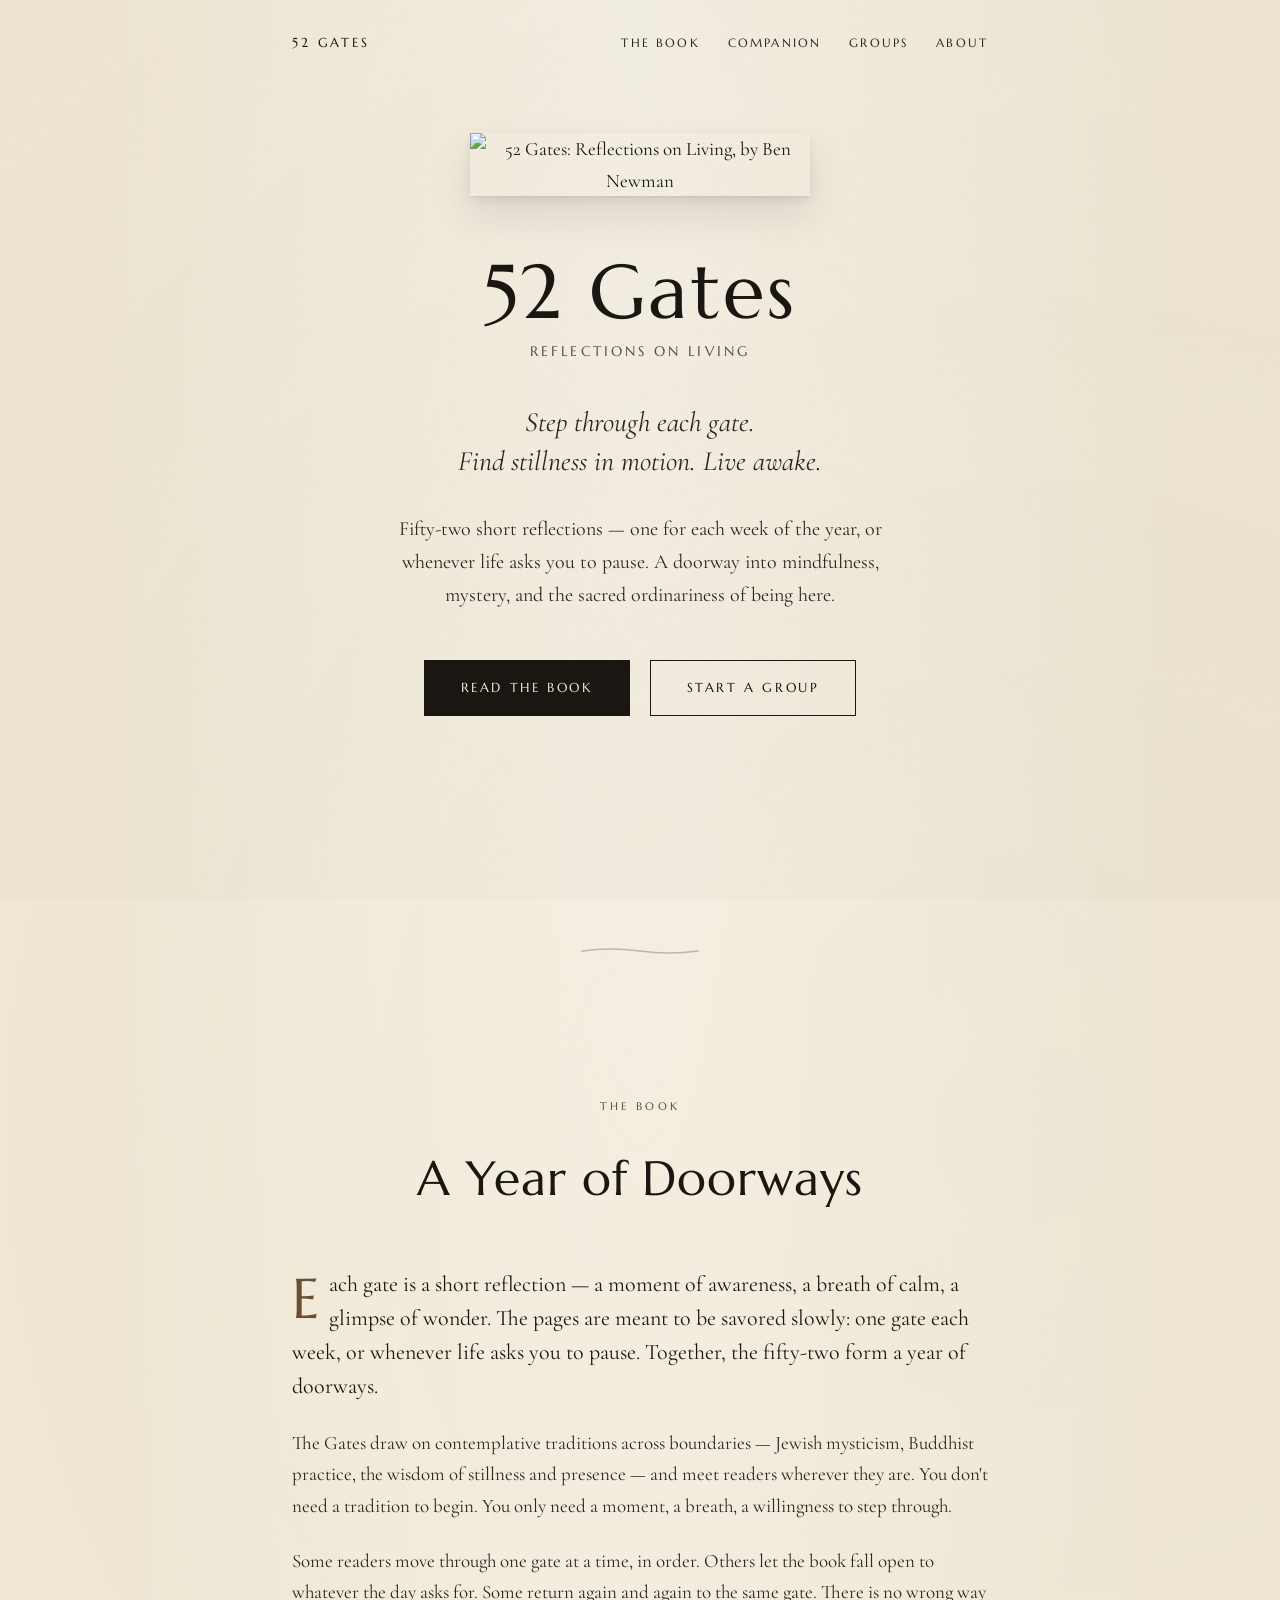
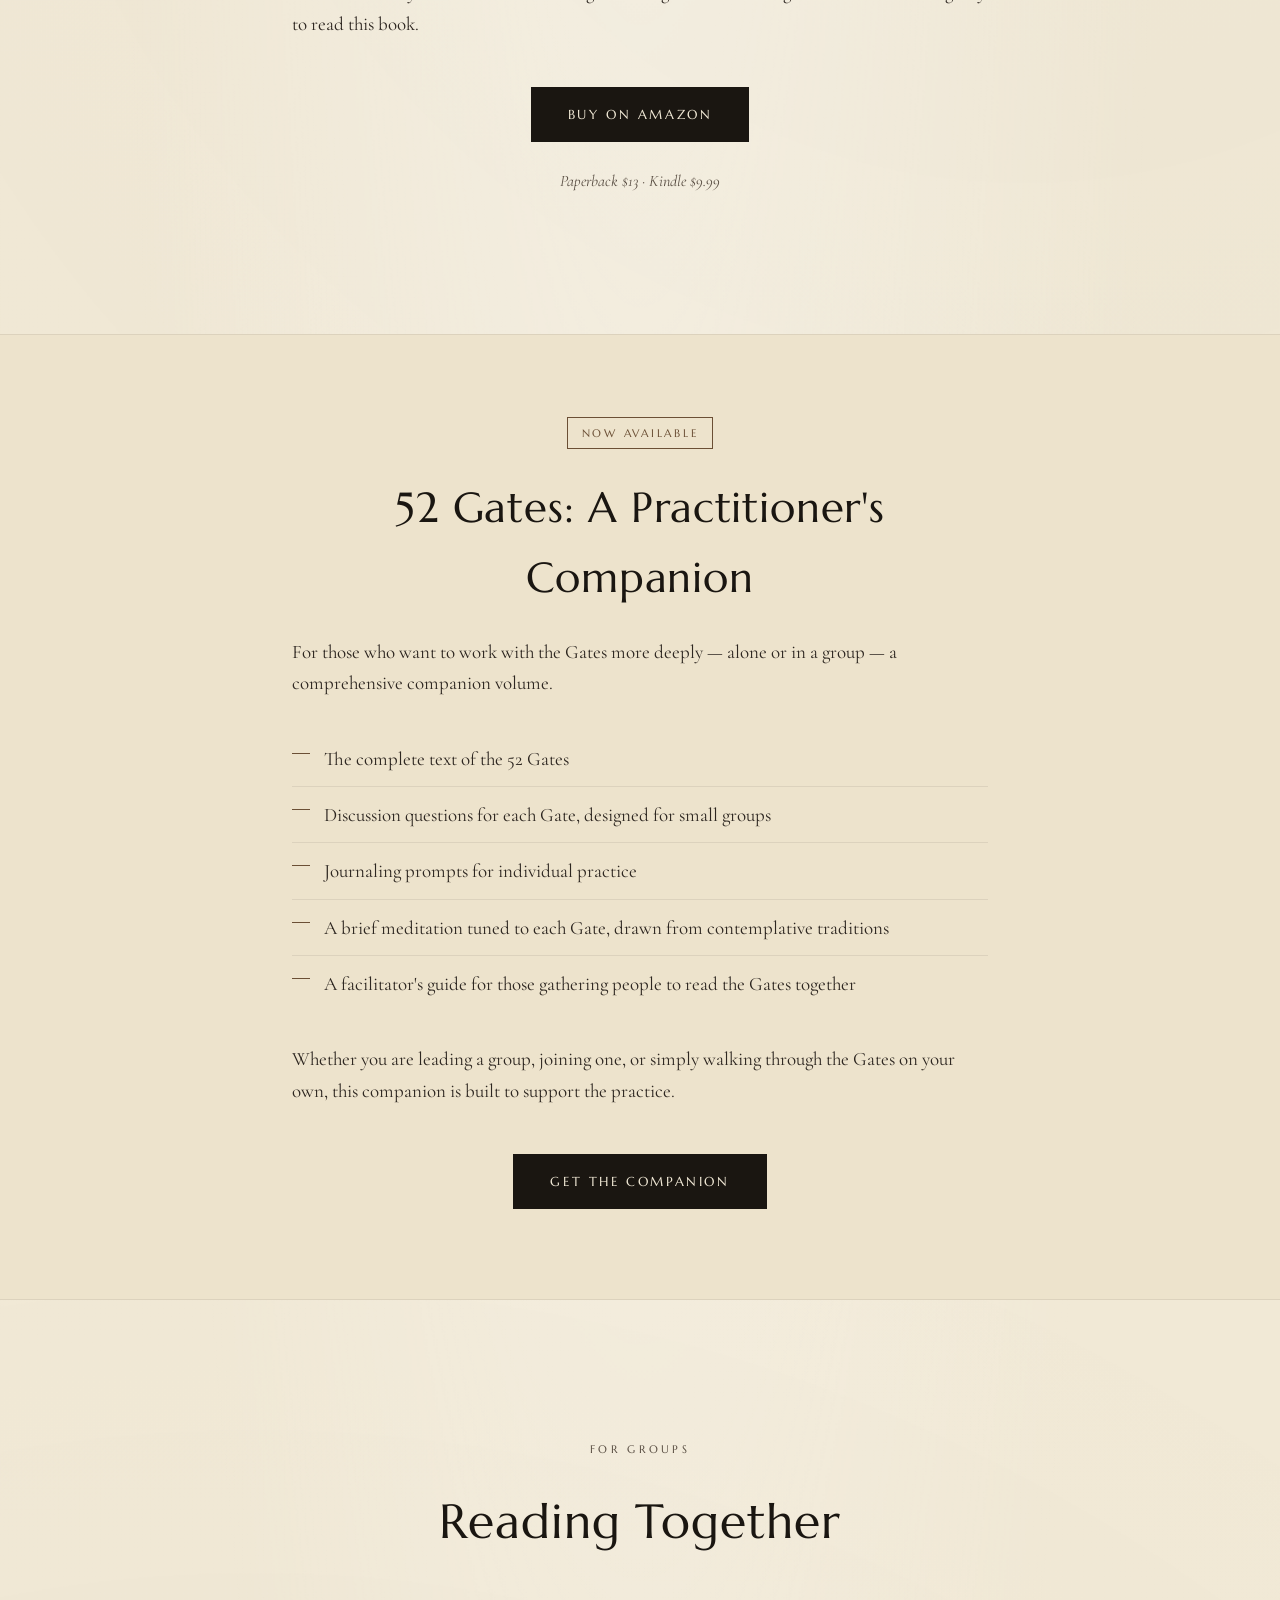
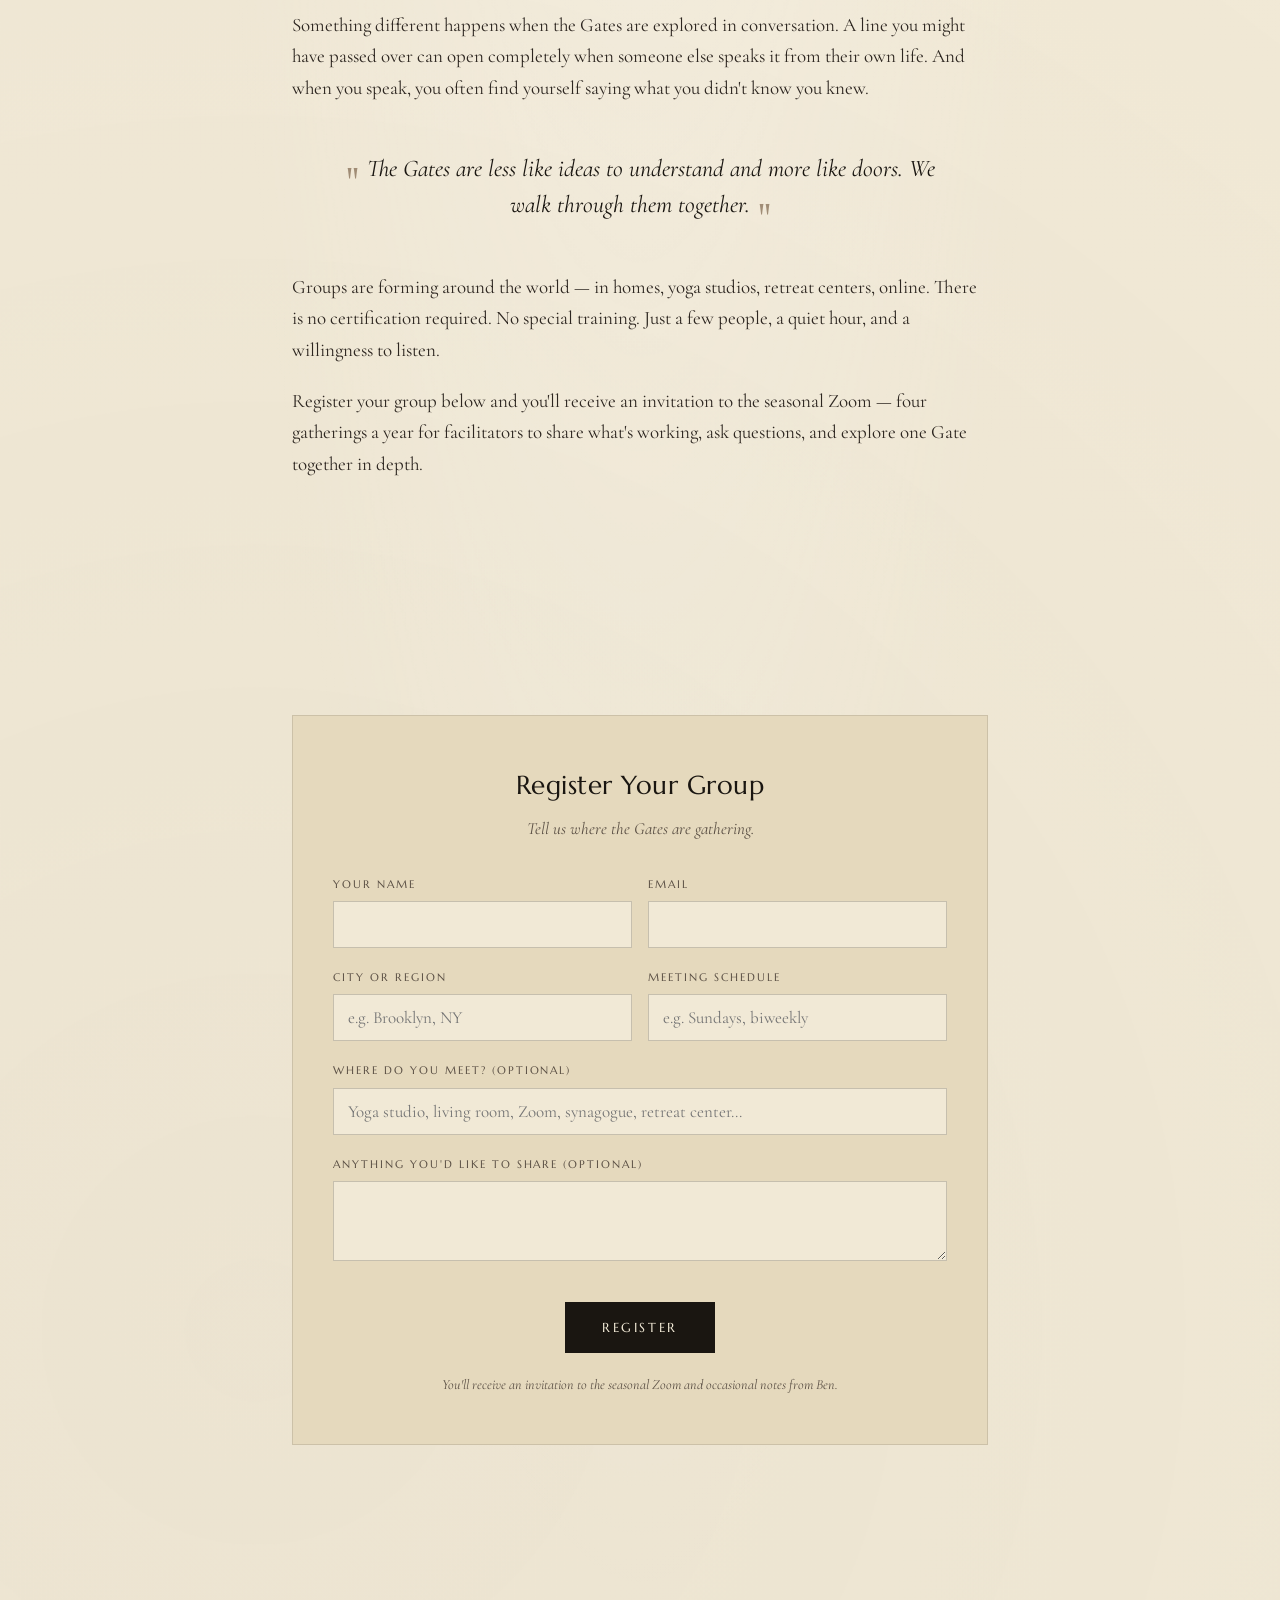
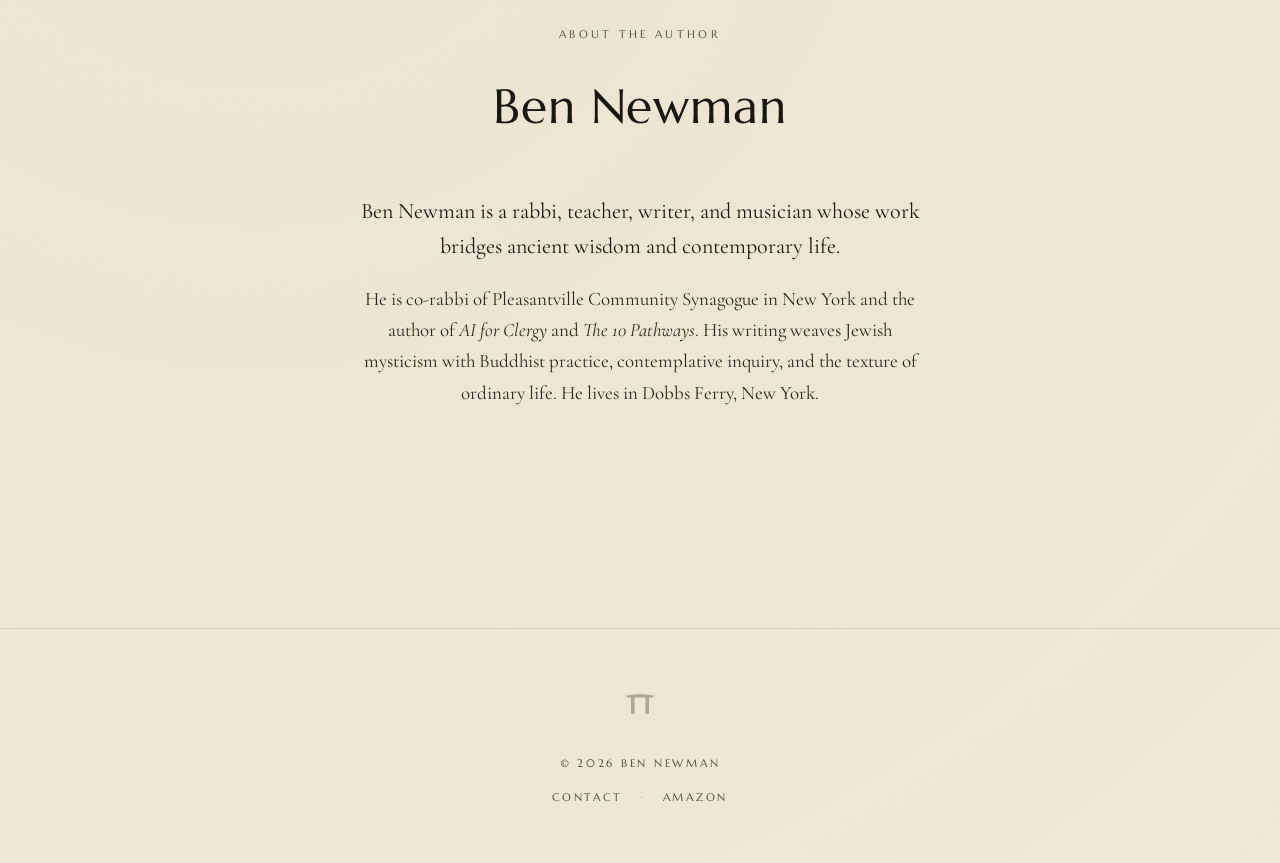
==== index.html @ e222e9c9 "Rename index (4).html to index.html" ====
<!DOCTYPE html>
<html lang="en">
<head>
<meta charset="UTF-8">
<meta name="viewport" content="width=device-width, initial-scale=1.0">
<title>52 Gates — Reflections on Living</title>
<meta name="description" content="Step through each gate. Find stillness in motion. Live awake. A book of 52 short reflections by Rabbi Ben Newman.">
<link rel="preconnect" href="https://fonts.googleapis.com">
<link rel="preconnect" href="https://fonts.gstatic.com" crossorigin>
<link href="https://fonts.googleapis.com/css2?family=Cormorant+Garamond:ital,wght@0,300;0,400;0,500;0,600;0,700;1,400;1,500&family=Marcellus&display=swap" rel="stylesheet">
<style>
  :root {
    --cream: #F1E9D6;
    --cream-soft: #EDE3CC;
    --cream-deep: #E5D9BD;
    --ink: #1A1611;
    --ink-soft: #2D2620;
    --ink-faded: #5A4F44;
    --stone: #8C7F6E;
    --accent: #6B4F35;
  }

  * { box-sizing: border-box; margin: 0; padding: 0; }

  html { scroll-behavior: smooth; }

  body {
    font-family: 'Cormorant Garamond', Georgia, serif;
    font-weight: 400;
    font-size: 19px;
    line-height: 1.65;
    color: var(--ink);
    background: var(--cream);
    /* subtle paper texture via layered radial noise */
    background-image:
      radial-gradient(ellipse at top, rgba(255,255,255,0.4), transparent 60%),
      radial-gradient(circle at 20% 80%, rgba(139,127,110,0.05), transparent 40%),
      radial-gradient(circle at 80% 20%, rgba(139,127,110,0.04), transparent 40%);
    overflow-x: hidden;
    -webkit-font-smoothing: antialiased;
    -moz-osx-font-smoothing: grayscale;
  }

  /* grain texture overlay */
  body::before {
    content: '';
    position: fixed;
    inset: 0;
    pointer-events: none;
    z-index: 1;
    opacity: 0.4;
    background-image: url("data:image/svg+xml,%3Csvg xmlns='http://www.w3.org/2000/svg' width='200' height='200'%3E%3Cfilter id='n'%3E%3CfeTurbulence type='fractalNoise' baseFrequency='0.85' numOctaves='4'/%3E%3CfeColorMatrix values='0 0 0 0 0.15 0 0 0 0 0.13 0 0 0 0 0.1 0 0 0 0.12 0'/%3E%3C/filter%3E%3Crect width='100%25' height='100%25' filter='url(%23n)'/%3E%3C/svg%3E");
    mix-blend-mode: multiply;
  }

  h1, h2, h3 {
    font-family: 'Marcellus', 'Cormorant Garamond', serif;
    font-weight: 400;
    color: var(--ink);
    letter-spacing: 0.02em;
  }

  .container {
    max-width: 760px;
    margin: 0 auto;
    padding: 0 32px;
    position: relative;
    z-index: 2;
  }

  /* ---------- NAV ---------- */
  nav {
    position: relative;
    z-index: 10;
    padding: 32px 0 0;
  }
  nav .container {
    display: flex;
    justify-content: space-between;
    align-items: baseline;
    font-family: 'Marcellus', serif;
    letter-spacing: 0.18em;
    text-transform: uppercase;
    font-size: 12px;
  }
  nav a {
    color: var(--ink-soft);
    text-decoration: none;
    margin-left: 28px;
    transition: color 0.3s ease;
  }
  nav a:hover { color: var(--accent); }
  nav .brand {
    font-size: 13px;
    color: var(--ink);
    letter-spacing: 0.22em;
  }
  nav .links { display: flex; }

  /* ---------- HERO ---------- */
  .hero {
    padding: 80px 0 120px;
    text-align: center;
    position: relative;
  }

  .hero-cover {
    max-width: 340px;
    width: 70%;
    margin: 0 auto 56px;
    display: block;
    /* subtle paper shadow */
    box-shadow:
      0 1px 1px rgba(26, 22, 17, 0.05),
      0 4px 10px rgba(26, 22, 17, 0.08),
      0 20px 40px rgba(26, 22, 17, 0.1);
    transition: transform 0.8s cubic-bezier(0.16, 1, 0.3, 1);
  }
  .hero-cover:hover { transform: translateY(-4px); }

  .hero h1 {
    font-size: clamp(48px, 7vw, 76px);
    line-height: 1.05;
    margin-bottom: 8px;
    letter-spacing: 0.04em;
  }
  .hero .subtitle {
    font-family: 'Marcellus', serif;
    text-transform: uppercase;
    letter-spacing: 0.22em;
    font-size: 14px;
    color: var(--ink-faded);
    margin-bottom: 40px;
  }
  .hero .tagline {
    font-style: italic;
    font-size: clamp(22px, 3vw, 28px);
    line-height: 1.4;
    color: var(--ink-soft);
    max-width: 520px;
    margin: 0 auto 32px;
    font-weight: 400;
  }
  .hero .lede {
    font-size: 20px;
    color: var(--ink-soft);
    max-width: 540px;
    margin: 0 auto 48px;
    line-height: 1.65;
  }

  /* ---------- BRUSH DIVIDER ---------- */
  .divider {
    display: flex;
    justify-content: center;
    align-items: center;
    margin: 100px 0 60px;
    opacity: 0.7;
  }
  .divider svg {
    width: 120px;
    height: 12px;
  }

  /* ---------- BUTTONS ---------- */
  .btn {
    display: inline-block;
    font-family: 'Marcellus', serif;
    text-transform: uppercase;
    letter-spacing: 0.2em;
    font-size: 13px;
    padding: 16px 36px;
    border: 1px solid var(--ink);
    color: var(--ink);
    background: transparent;
    text-decoration: none;
    cursor: pointer;
    transition: all 0.4s ease;
    position: relative;
    overflow: hidden;
  }
  .btn::before {
    content: '';
    position: absolute;
    inset: 0;
    background: var(--ink);
    transform: scaleX(0);
    transform-origin: left center;
    transition: transform 0.5s cubic-bezier(0.65, 0, 0.35, 1);
    z-index: -1;
  }
  .btn:hover { color: var(--cream); }
  .btn:hover::before { transform: scaleX(1); }
  .btn.primary {
    background: var(--ink);
    color: var(--cream);
  }
  .btn.primary::before { background: var(--accent); }
  .btn.primary:hover { color: var(--cream); }

  /* ---------- SECTIONS ---------- */
  section {
    padding: 80px 0;
    position: relative;
    z-index: 2;
  }

  .section-label {
    font-family: 'Marcellus', serif;
    text-transform: uppercase;
    letter-spacing: 0.3em;
    font-size: 11px;
    color: var(--ink-faded);
    text-align: center;
    margin-bottom: 24px;
  }
  .section-title {
    font-size: clamp(36px, 5vw, 48px);
    text-align: center;
    margin-bottom: 48px;
    letter-spacing: 0.02em;
  }

  /* ---------- ABOUT BOOK ---------- */
  .about-book p {
    margin-bottom: 24px;
    color: var(--ink-soft);
  }
  .about-book p:first-of-type {
    font-size: 22px;
    line-height: 1.55;
    color: var(--ink);
  }
  .about-book p:first-of-type::first-letter {
    font-family: 'Marcellus', serif;
    font-size: 56px;
    float: left;
    line-height: 1;
    padding-right: 10px;
    padding-top: 4px;
    color: var(--accent);
  }
  .cta-row {
    text-align: center;
    margin-top: 48px;
  }
  .cta-row .btn + .btn { margin-left: 16px; }
  .price-note {
    font-style: italic;
    color: var(--ink-faded);
    font-size: 16px;
    margin-top: 16px;
  }

  /* ---------- COMPANION ---------- */
  .companion {
    background: var(--cream-soft);
    margin: 60px -32px;
    padding: 80px 32px;
    border-top: 1px solid rgba(26, 22, 17, 0.08);
    border-bottom: 1px solid rgba(26, 22, 17, 0.08);
  }
  .companion .badge {
    display: inline-block;
    font-family: 'Marcellus', serif;
    text-transform: uppercase;
    letter-spacing: 0.25em;
    font-size: 11px;
    color: var(--accent);
    border: 1px solid var(--accent);
    padding: 6px 14px;
    margin-bottom: 24px;
  }
  .companion h2 {
    font-size: clamp(32px, 4vw, 42px);
    margin-bottom: 24px;
  }
  .companion p {
    color: var(--ink-soft);
    margin-bottom: 20px;
  }
  .companion-features {
    list-style: none;
    margin: 32px 0;
    padding: 0;
  }
  .companion-features li {
    padding: 12px 0 12px 32px;
    position: relative;
    color: var(--ink-soft);
    border-bottom: 1px solid rgba(26, 22, 17, 0.08);
  }
  .companion-features li:last-child { border-bottom: none; }
  .companion-features li::before {
    content: '';
    position: absolute;
    left: 0;
    top: 22px;
    width: 18px;
    height: 1px;
    background: var(--accent);
  }

  /* ---------- GROUPS ---------- */
  .groups blockquote {
    font-style: italic;
    font-size: 24px;
    line-height: 1.5;
    color: var(--ink);
    text-align: center;
    margin: 48px auto;
    max-width: 600px;
    position: relative;
  }
  .groups blockquote::before,
  .groups blockquote::after {
    font-family: 'Marcellus', serif;
    font-style: normal;
    color: var(--accent);
    opacity: 0.6;
    font-size: 40px;
    line-height: 0;
    vertical-align: -20px;
  }
  .groups blockquote::before { content: '"'; margin-right: 8px; }
  .groups blockquote::after { content: '"'; margin-left: 8px; }
  .groups p { color: var(--ink-soft); margin-bottom: 20px; }

  /* ---------- FORM ---------- */
  .register-form {
    margin-top: 56px;
    background: var(--cream-deep);
    padding: 48px 40px;
    border: 1px solid rgba(26, 22, 17, 0.12);
  }
  .register-form h3 {
    font-size: 26px;
    margin-bottom: 8px;
    text-align: center;
  }
  .register-form .form-intro {
    text-align: center;
    color: var(--ink-faded);
    font-style: italic;
    margin-bottom: 32px;
    font-size: 17px;
  }
  .form-row {
    margin-bottom: 20px;
  }
  .form-row.two {
    display: grid;
    grid-template-columns: 1fr 1fr;
    gap: 16px;
  }
  @media (max-width: 540px) {
    .form-row.two { grid-template-columns: 1fr; }
  }
  label {
    display: block;
    font-family: 'Marcellus', serif;
    text-transform: uppercase;
    letter-spacing: 0.18em;
    font-size: 11px;
    color: var(--ink-faded);
    margin-bottom: 8px;
  }
  input, select, textarea {
    width: 100%;
    background: var(--cream);
    border: 1px solid rgba(26, 22, 17, 0.2);
    padding: 12px 14px;
    font-family: 'Cormorant Garamond', Georgia, serif;
    font-size: 17px;
    color: var(--ink);
    transition: border-color 0.3s ease;
  }
  input:focus, select:focus, textarea:focus {
    outline: none;
    border-color: var(--accent);
    background: #FFF;
  }
  textarea { resize: vertical; min-height: 80px; }
  .form-submit {
    text-align: center;
    margin-top: 32px;
  }
  .form-note {
    font-size: 14px;
    color: var(--ink-faded);
    text-align: center;
    margin-top: 20px;
    font-style: italic;
  }

  /* ---------- ABOUT BEN ---------- */
  .about-ben {
    text-align: center;
    padding-top: 100px;
  }
  .about-ben p {
    color: var(--ink-soft);
    max-width: 580px;
    margin: 0 auto 20px;
  }
  .about-ben p:first-of-type {
    font-size: 22px;
    line-height: 1.55;
    color: var(--ink);
  }

  /* ---------- FOOTER ---------- */
  footer {
    margin-top: 120px;
    padding: 56px 0 48px;
    text-align: center;
    border-top: 1px solid rgba(26, 22, 17, 0.1);
  }
  footer .torii {
    width: 36px;
    margin: 0 auto 24px;
    opacity: 0.5;
  }
  footer p {
    font-family: 'Marcellus', serif;
    text-transform: uppercase;
    letter-spacing: 0.25em;
    font-size: 11px;
    color: var(--ink-faded);
    margin-bottom: 8px;
  }
  footer a {
    color: var(--ink-faded);
    text-decoration: none;
    margin: 0 12px;
    transition: color 0.3s ease;
  }
  footer a:hover { color: var(--accent); }

  /* ---------- ANIMATIONS ---------- */
  @keyframes fadeUp {
    from { opacity: 0; transform: translateY(20px); }
    to { opacity: 1; transform: translateY(0); }
  }
  .fade-up {
    opacity: 0;
    animation: fadeUp 1s cubic-bezier(0.16, 1, 0.3, 1) forwards;
  }
  .hero-cover { animation: fadeUp 1.2s cubic-bezier(0.16, 1, 0.3, 1) forwards; }
  .hero h1 { animation: fadeUp 1s cubic-bezier(0.16, 1, 0.3, 1) 0.2s forwards; opacity: 0; }
  .hero .subtitle { animation: fadeUp 1s cubic-bezier(0.16, 1, 0.3, 1) 0.35s forwards; opacity: 0; }
  .hero .tagline { animation: fadeUp 1s cubic-bezier(0.16, 1, 0.3, 1) 0.5s forwards; opacity: 0; }
  .hero .lede { animation: fadeUp 1s cubic-bezier(0.16, 1, 0.3, 1) 0.65s forwards; opacity: 0; }
  .hero .cta-row { animation: fadeUp 1s cubic-bezier(0.16, 1, 0.3, 1) 0.8s forwards; opacity: 0; }

  /* ---------- RESPONSIVE ---------- */
  @media (max-width: 640px) {
    body { font-size: 18px; }
    .container { padding: 0 24px; }
    nav .container { flex-direction: column; gap: 16px; align-items: center; }
    nav a { margin: 0 12px; }
    nav .links { flex-wrap: wrap; justify-content: center; }
    .hero { padding: 48px 0 80px; }
    .companion { margin-left: -24px; margin-right: -24px; padding-left: 24px; padding-right: 24px; }
    .register-form { padding: 32px 24px; }
    .cta-row .btn + .btn { margin-left: 0; margin-top: 16px; display: block; }
  }
</style>
</head>
<body>

<nav>
  <div class="container">
    <div class="brand">52 GATES</div>
    <div class="links">
      <a href="#book">The Book</a>
      <a href="#companion">Companion</a>
      <a href="#groups">Groups</a>
      <a href="#about">About</a>
    </div>
  </div>
</nav>

<section class="hero">
  <div class="container">
    <img src="cover.png" alt="52 Gates: Reflections on Living, by Ben Newman" class="hero-cover">
    <h1>52 Gates</h1>
    <div class="subtitle">Reflections on Living</div>
    <div class="tagline">Step through each gate.<br>Find stillness in motion. Live awake.</div>
    <div class="lede">Fifty-two short reflections — one for each week of the year, or whenever life asks you to pause. A doorway into mindfulness, mystery, and the sacred ordinariness of being here.</div>
    <div class="cta-row">
      <a href="https://www.amazon.com/52-Gates-Reflections-Ben-Newman/dp/B0FXB3M3LB" class="btn primary" target="_blank" rel="noopener">Read the Book</a>
      <a href="#groups" class="btn">Start a Group</a>
    </div>
  </div>
</section>

<div class="divider" aria-hidden="true">
  <svg viewBox="0 0 120 12" fill="none">
    <path d="M2 6 Q 30 2, 60 6 T 118 6" stroke="#5A4F44" stroke-width="1.5" stroke-linecap="round" opacity="0.5"/>
  </svg>
</div>

<section class="about-book" id="book">
  <div class="container">
    <div class="section-label">The Book</div>
    <h2 class="section-title">A Year of Doorways</h2>
    <p>Each gate is a short reflection — a moment of awareness, a breath of calm, a glimpse of wonder. The pages are meant to be savored slowly: one gate each week, or whenever life asks you to pause. Together, the fifty-two form a year of doorways.</p>
    <p>The Gates draw on contemplative traditions across boundaries — Jewish mysticism, Buddhist practice, the wisdom of stillness and presence — and meet readers wherever they are. You don't need a tradition to begin. You only need a moment, a breath, a willingness to step through.</p>
    <p>Some readers move through one gate at a time, in order. Others let the book fall open to whatever the day asks for. Some return again and again to the same gate. There is no wrong way to read this book.</p>
    <div class="cta-row">
      <a href="https://www.amazon.com/52-Gates-Reflections-Ben-Newman/dp/B0FXB3M3LB" class="btn primary" target="_blank" rel="noopener">Buy on Amazon</a>
      <div class="price-note">Paperback $13 · Kindle $9.99</div>
    </div>
  </div>
</section>

<section class="companion" id="companion">
  <div class="container">
    <div style="text-align: center;">
      <div class="badge">Now Available</div>
    </div>
    <h2 class="section-title">52 Gates: A Practitioner's Companion</h2>
    <p>For those who want to work with the Gates more deeply — alone or in a group — a comprehensive companion volume.</p>
    <ul class="companion-features">
      <li>The complete text of the 52 Gates</li>
      <li>Discussion questions for each Gate, designed for small groups</li>
      <li>Journaling prompts for individual practice</li>
      <li>A brief meditation tuned to each Gate, drawn from contemplative traditions</li>
      <li>A facilitator's guide for those gathering people to read the Gates together</li>
    </ul>
    <p>Whether you are leading a group, joining one, or simply walking through the Gates on your own, this companion is built to support the practice.</p>
    <div class="cta-row">
      <a href="https://www.amazon.com/dp/B0H28V84RC" class="btn primary" target="_blank" rel="noopener">Get the Companion</a>
    </div>
  </div>
</section>

<section class="groups" id="groups">
  <div class="container">
    <div class="section-label">For Groups</div>
    <h2 class="section-title">Reading Together</h2>
    <p>Something different happens when the Gates are explored in conversation. A line you might have passed over can open completely when someone else speaks it from their own life. And when you speak, you often find yourself saying what you didn't know you knew.</p>
    <blockquote>The Gates are less like ideas to understand and more like doors. We walk through them together.</blockquote>
    <p>Groups are forming around the world — in homes, yoga studios, retreat centers, online. There is no certification required. No special training. Just a few people, a quiet hour, and a willingness to listen.</p>
    <p>Register your group below and you'll receive an invitation to the seasonal Zoom — four gatherings a year for facilitators to share what's working, ask questions, and explore one Gate together in depth.</p>
  </div>
</section>

<section id="register">
  <div class="container">
    <div class="register-form">
      <h3>Register Your Group</h3>
      <p class="form-intro">Tell us where the Gates are gathering.</p>
      <!--
        FORM SETUP — when ready to capture submissions:
        1. Create a free form at https://formspree.io (or https://web3forms.com)
        2. They give you an endpoint URL.
        3. Replace  action="#"  below with that URL, e.g.
             action="https://formspree.io/f/abcdwxyz"
        4. Delete the <script> block at the very bottom of this file
           (the mailto handler) so the form posts natively to Formspree.
        Until then, the form opens the visitor's email client addressed to you.
      -->
      <form action="#" method="POST" id="registerForm">
        <div class="form-row two">
          <div>
            <label for="name">Your Name</label>
            <input type="text" id="name" name="name" required>
          </div>
          <div>
            <label for="email">Email</label>
            <input type="email" id="email" name="email" required>
          </div>
        </div>
        <div class="form-row two">
          <div>
            <label for="city">City or Region</label>
            <input type="text" id="city" name="city" placeholder="e.g. Brooklyn, NY">
          </div>
          <div>
            <label for="schedule">Meeting Schedule</label>
            <input type="text" id="schedule" name="schedule" placeholder="e.g. Sundays, biweekly">
          </div>
        </div>
        <div class="form-row">
          <label for="context">Where do you meet? (optional)</label>
          <input type="text" id="context" name="context" placeholder="Yoga studio, living room, Zoom, synagogue, retreat center...">
        </div>
        <div class="form-row">
          <label for="notes">Anything you'd like to share (optional)</label>
          <textarea id="notes" name="notes"></textarea>
        </div>
        <div class="form-submit">
          <button type="submit" class="btn primary">Register</button>
        </div>
        <p class="form-note">You'll receive an invitation to the seasonal Zoom and occasional notes from Ben.</p>
      </form>
    </div>
  </div>
</section>

<section class="about-ben" id="about">
  <div class="container">
    <div class="section-label">About the Author</div>
    <h2 class="section-title">Ben Newman</h2>
    <p>Ben Newman is a rabbi, teacher, writer, and musician whose work bridges ancient wisdom and contemporary life.</p>
    <p>He is co-rabbi of Pleasantville Community Synagogue in New York and the author of <em>AI for Clergy</em> and <em>The 10 Pathways</em>. His writing weaves Jewish mysticism with Buddhist practice, contemplative inquiry, and the texture of ordinary life. He lives in Dobbs Ferry, New York.</p>
  </div>
</section>

<footer>
  <div class="container">
    <svg class="torii" viewBox="0 0 40 40" aria-hidden="true">
      <path d="M4 12 Q 20 8, 36 12 L 34 14 L 30 14 L 30 32 L 26 32 L 26 14 L 14 14 L 14 32 L 10 32 L 10 14 L 6 14 Z" fill="#1A1611" opacity="0.6"/>
    </svg>
    <p>© 2026 Ben Newman</p>
    <p style="margin-top: 16px;">
      <a href="mailto:rabbibennewman@gmail.com">Contact</a>
      <span style="opacity: 0.4;">·</span>
      <a href="https://www.amazon.com/52-Gates-Reflections-Ben-Newman/dp/B0FXB3M3LB" target="_blank" rel="noopener">Amazon</a>
    </p>
  </div>
</footer>

<script>
  document.getElementById('registerForm').addEventListener('submit', function(e) {
    e.preventDefault();
    const get = id => document.getElementById(id).value.trim();
    const name = get('name'), email = get('email'), city = get('city'),
          schedule = get('schedule'), context = get('context'), notes = get('notes');

    const subject = `52 Gates group registration${name ? ': ' + name : ''}`;
    const body =
      `Name: ${name}\n` +
      `Email: ${email}\n` +
      `City or Region: ${city}\n` +
      `Meeting Schedule: ${schedule}\n` +
      `Meeting Place: ${context}\n\n` +
      `Notes:\n${notes}\n`;

    window.location.href =
      'mailto:rabbibennewman@gmail.com' +
      '?subject=' + encodeURIComponent(subject) +
      '&body=' + encodeURIComponent(body);
  });
</script>

</body>
</html>
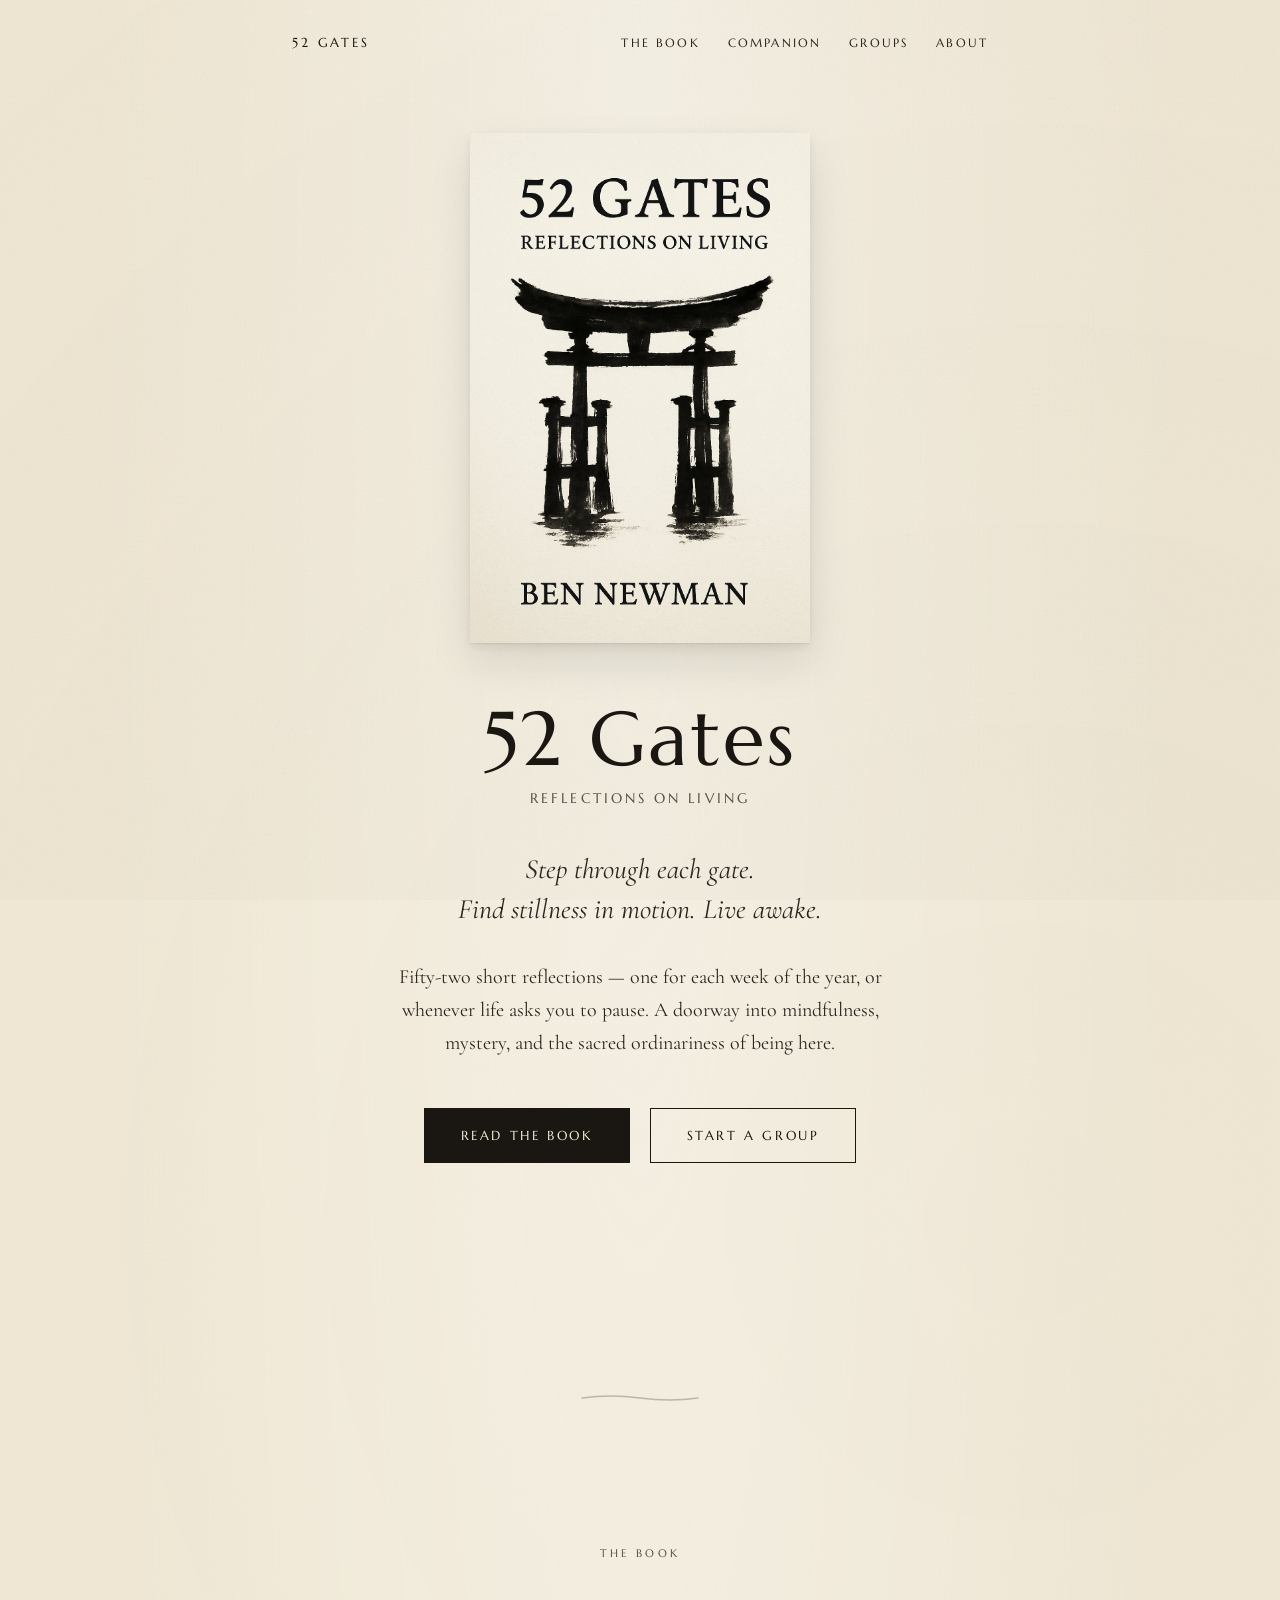
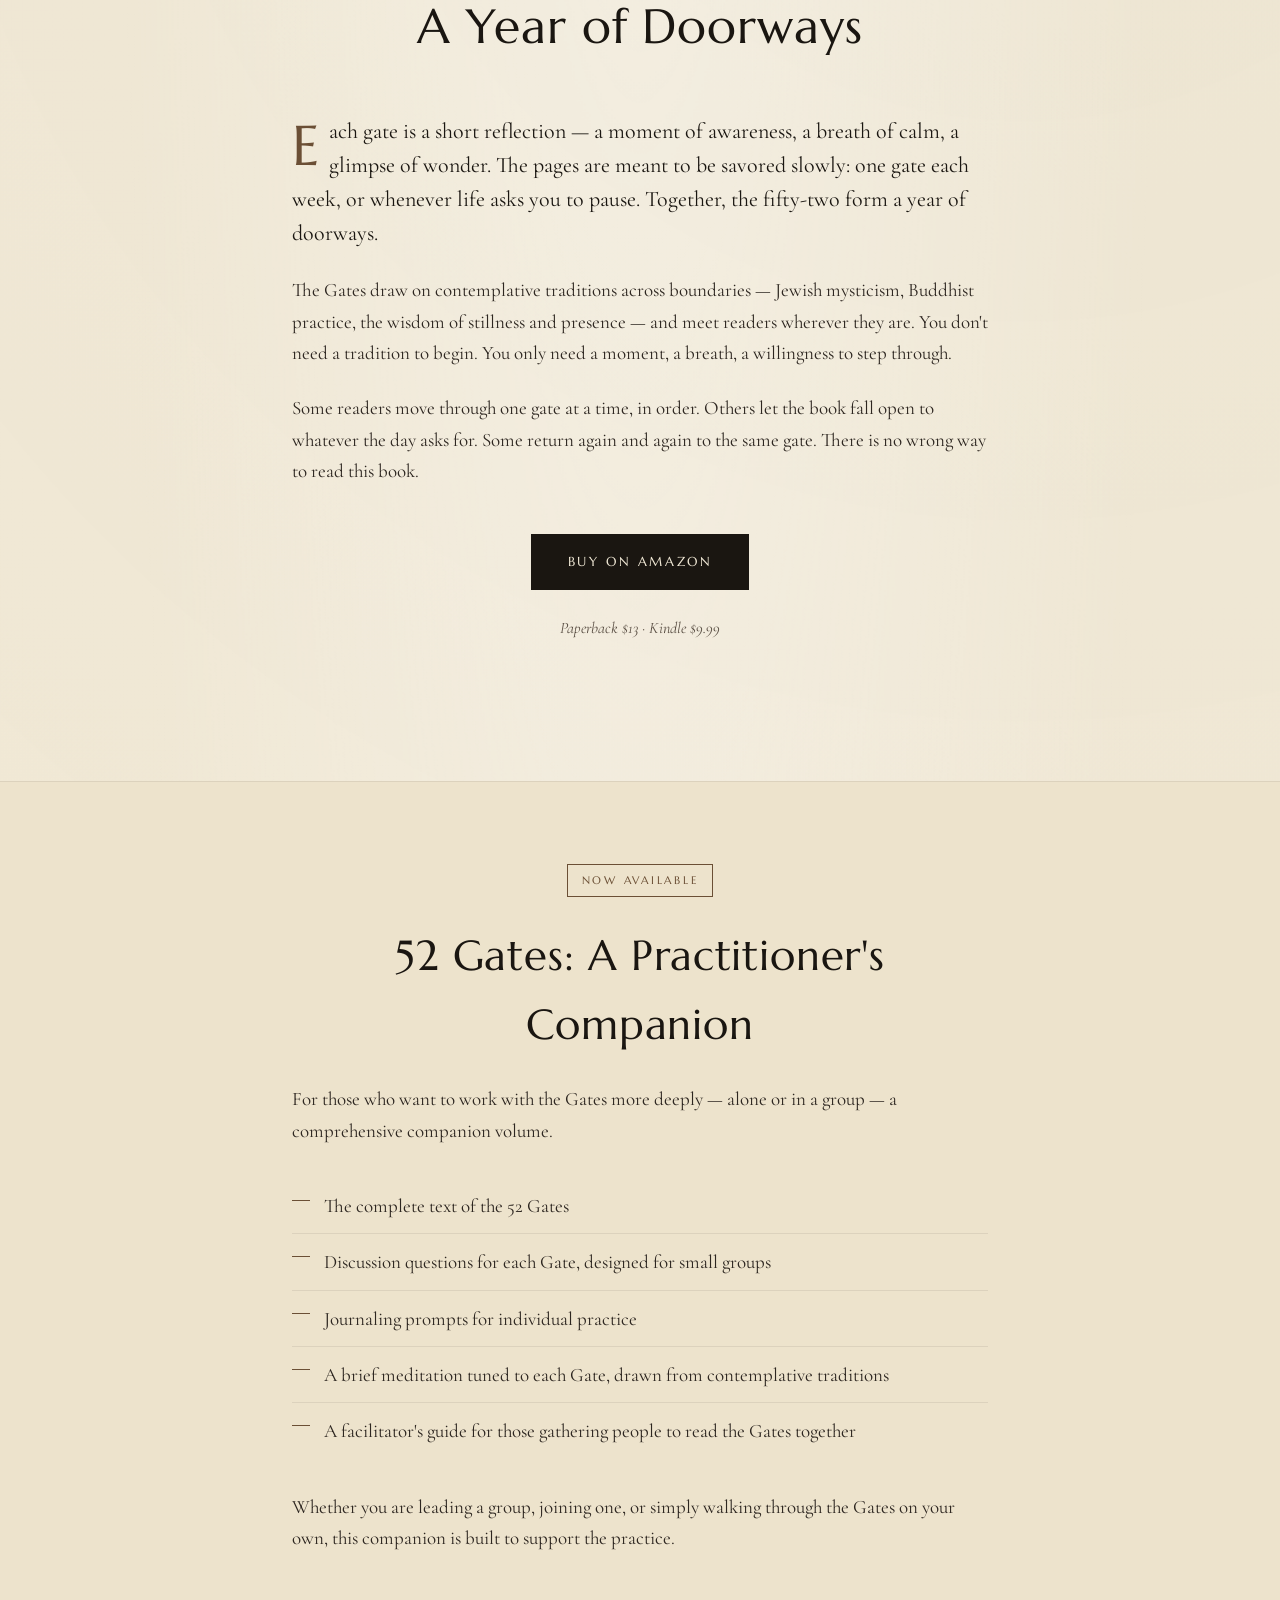
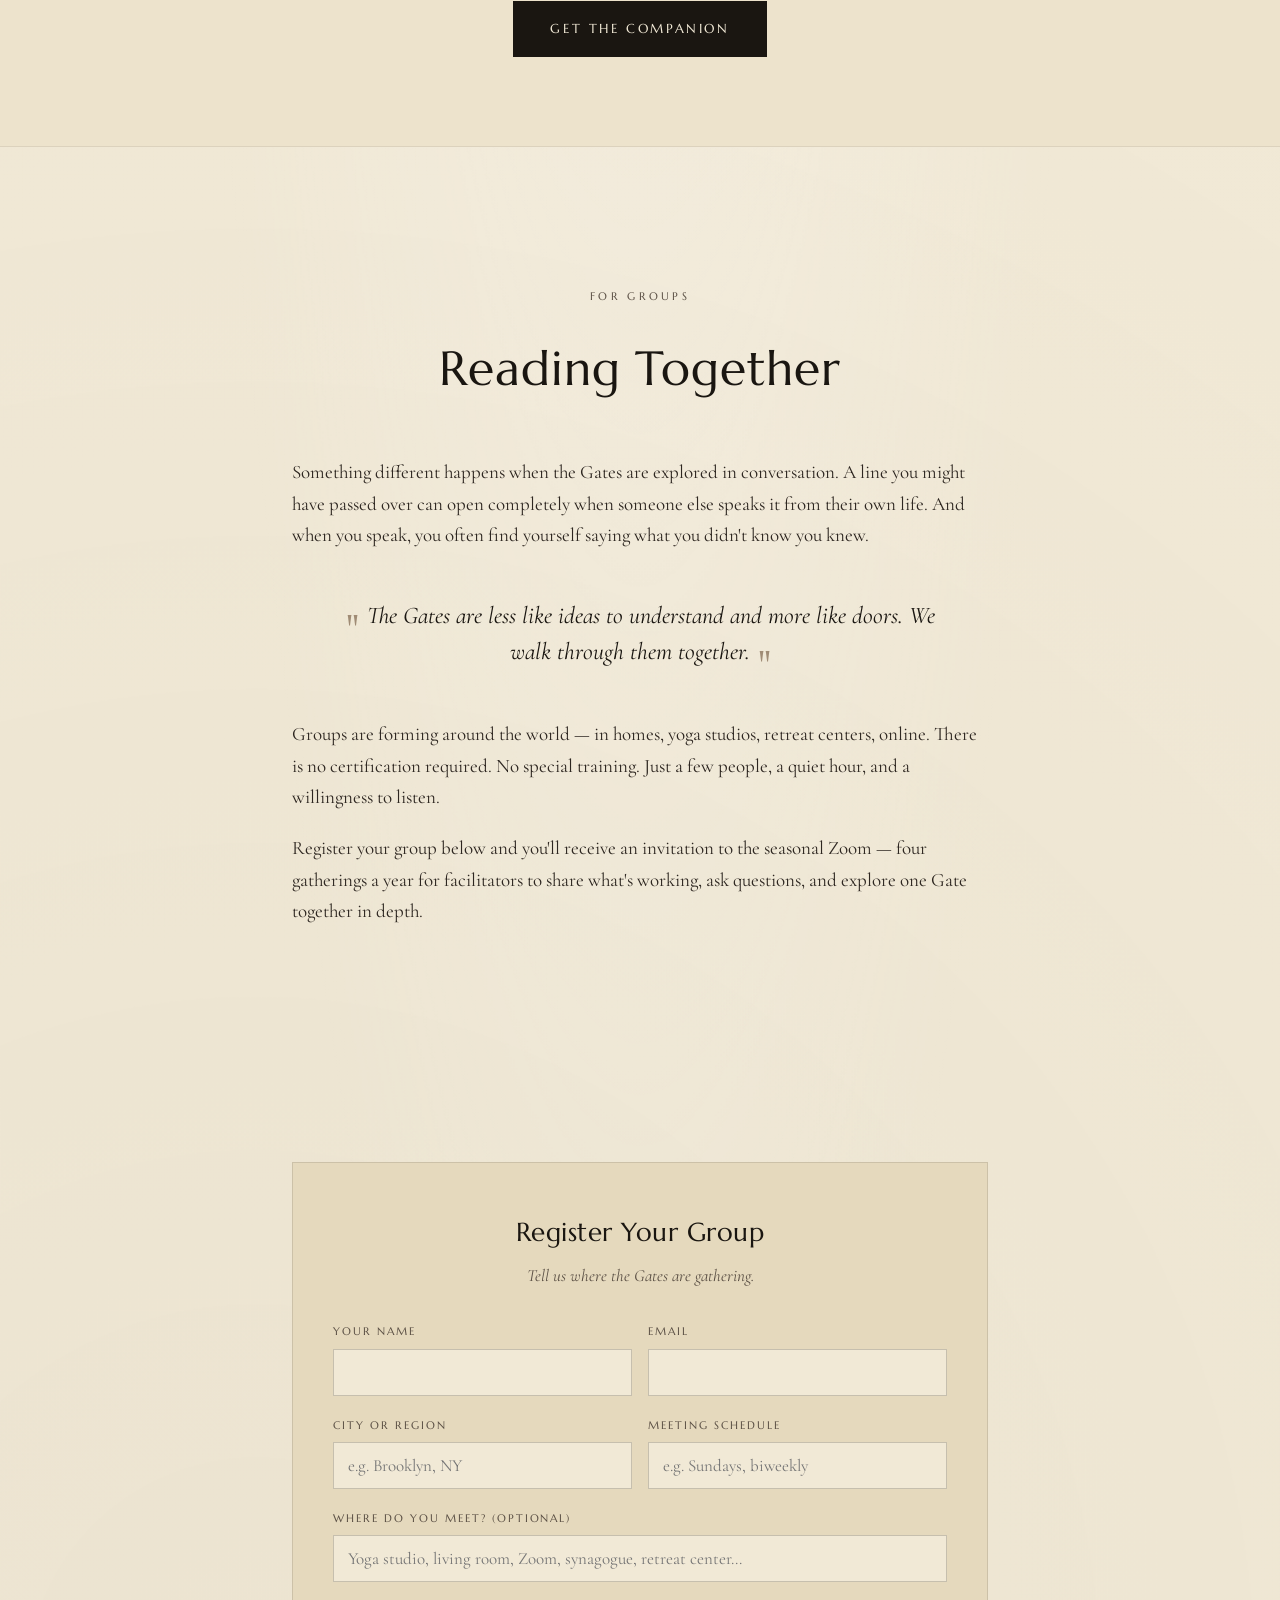
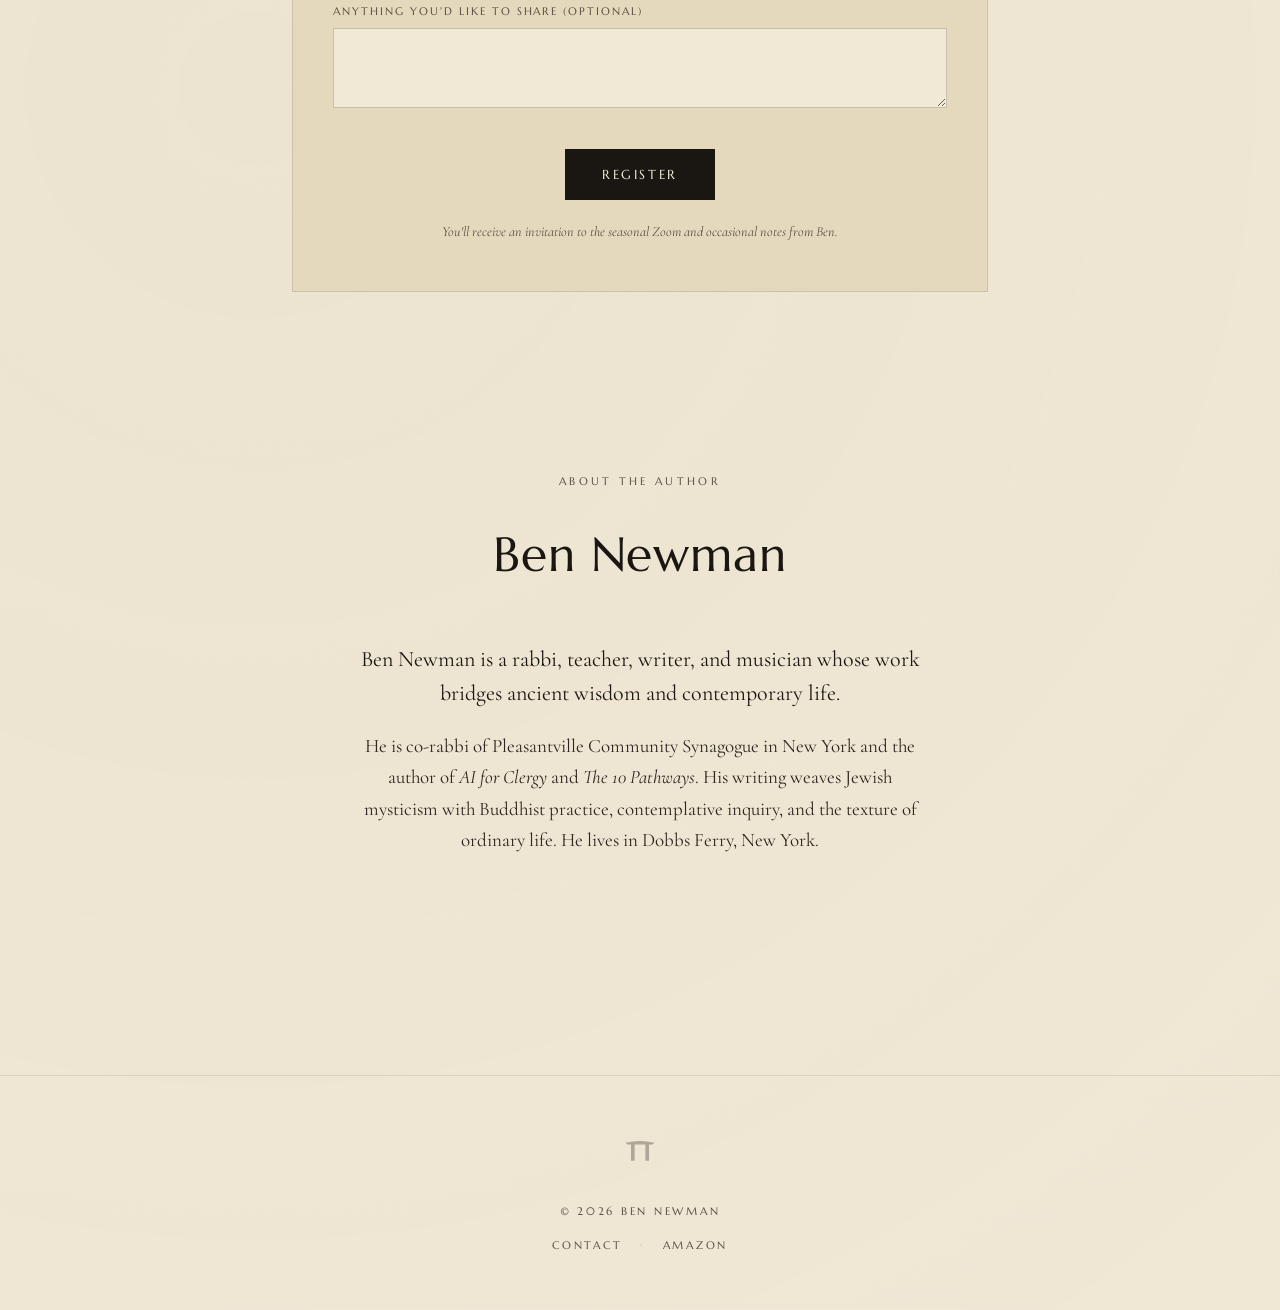
==== commit 800cbc32: "Add files via upload" ====
--- a/index.html
+++ b/index.html
@@ -553,16 +553,16 @@
       <h3>Register Your Group</h3>
       <p class="form-intro">Tell us where the Gates are gathering.</p>
       <!--
-        FORM SETUP — when ready to capture submissions:
-        1. Create a free form at https://formspree.io (or https://web3forms.com)
-        2. They give you an endpoint URL.
-        3. Replace  action="#"  below with that URL, e.g.
-             action="https://formspree.io/f/abcdwxyz"
-        4. Delete the <script> block at the very bottom of this file
-           (the mailto handler) so the form posts natively to Formspree.
-        Until then, the form opens the visitor's email client addressed to you.
+        FORM IS WIRED TO WEB3FORMS.
+        Paste your Web3Forms access key into the value="" attribute below
+        on the line marked PASTE_KEY_HERE. That's the only edit you need.
       -->
-      <form action="#" method="POST" id="registerForm">
+      <form action="https://api.web3forms.com/submit" method="POST" id="registerForm">
+        <input type="hidden" name="access_key" value="123a0576-d887-4a99-a377-899015df42a1">
+        <input type="hidden" name="subject" value="New 52 Gates Group Registration">
+        <input type="hidden" name="from_name" value="52 Gates Website">
+        <!-- honeypot for bots; leave blank, visitors won't see it -->
+        <input type="checkbox" name="botcheck" style="display:none;" tabindex="-1" autocomplete="off">
         <div class="form-row two">
           <div>
             <label for="name">Your Name</label>
@@ -623,28 +623,5 @@
   </div>
 </footer>
 
-<script>
-  document.getElementById('registerForm').addEventListener('submit', function(e) {
-    e.preventDefault();
-    const get = id => document.getElementById(id).value.trim();
-    const name = get('name'), email = get('email'), city = get('city'),
-          schedule = get('schedule'), context = get('context'), notes = get('notes');
-
-    const subject = `52 Gates group registration${name ? ': ' + name : ''}`;
-    const body =
-      `Name: ${name}\n` +
-      `Email: ${email}\n` +
-      `City or Region: ${city}\n` +
-      `Meeting Schedule: ${schedule}\n` +
-      `Meeting Place: ${context}\n\n` +
-      `Notes:\n${notes}\n`;
-
-    window.location.href =
-      'mailto:rabbibennewman@gmail.com' +
-      '?subject=' + encodeURIComponent(subject) +
-      '&body=' + encodeURIComponent(body);
-  });
-</script>
-
 </body>
 </html>
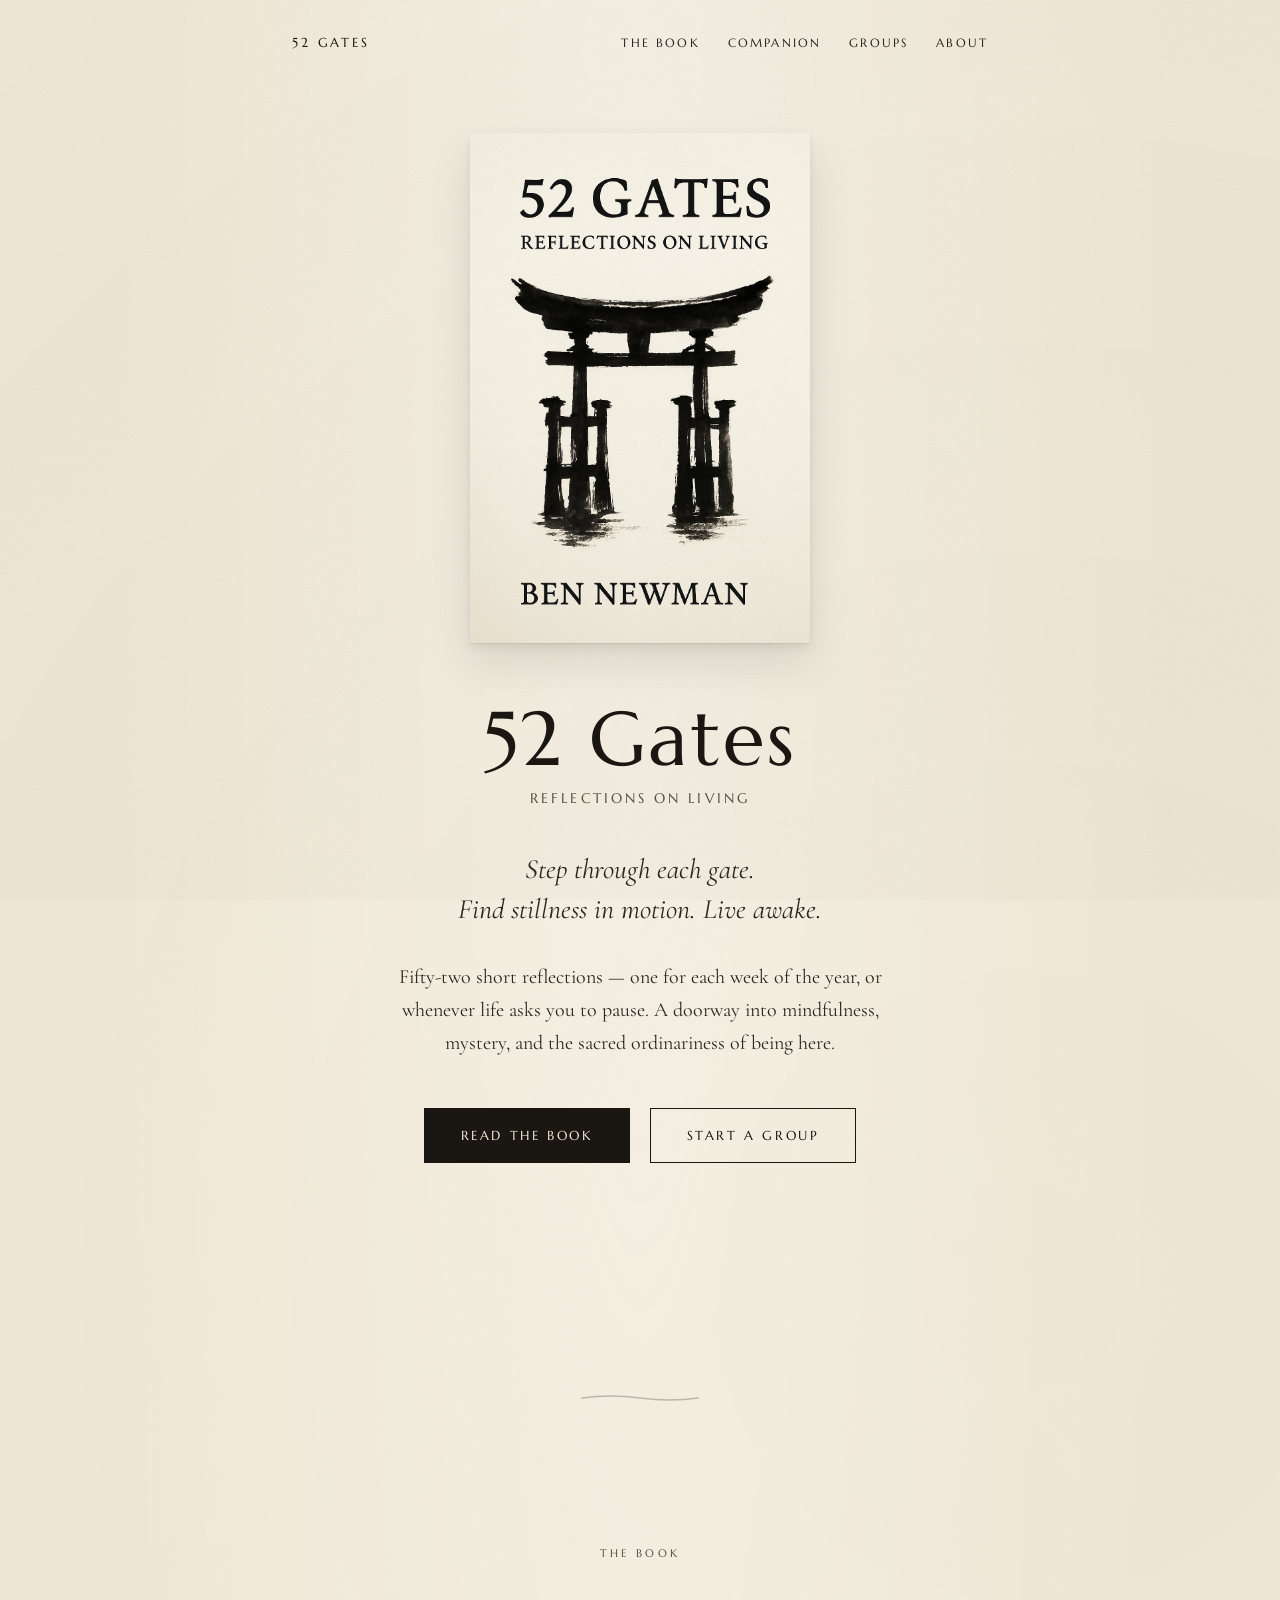
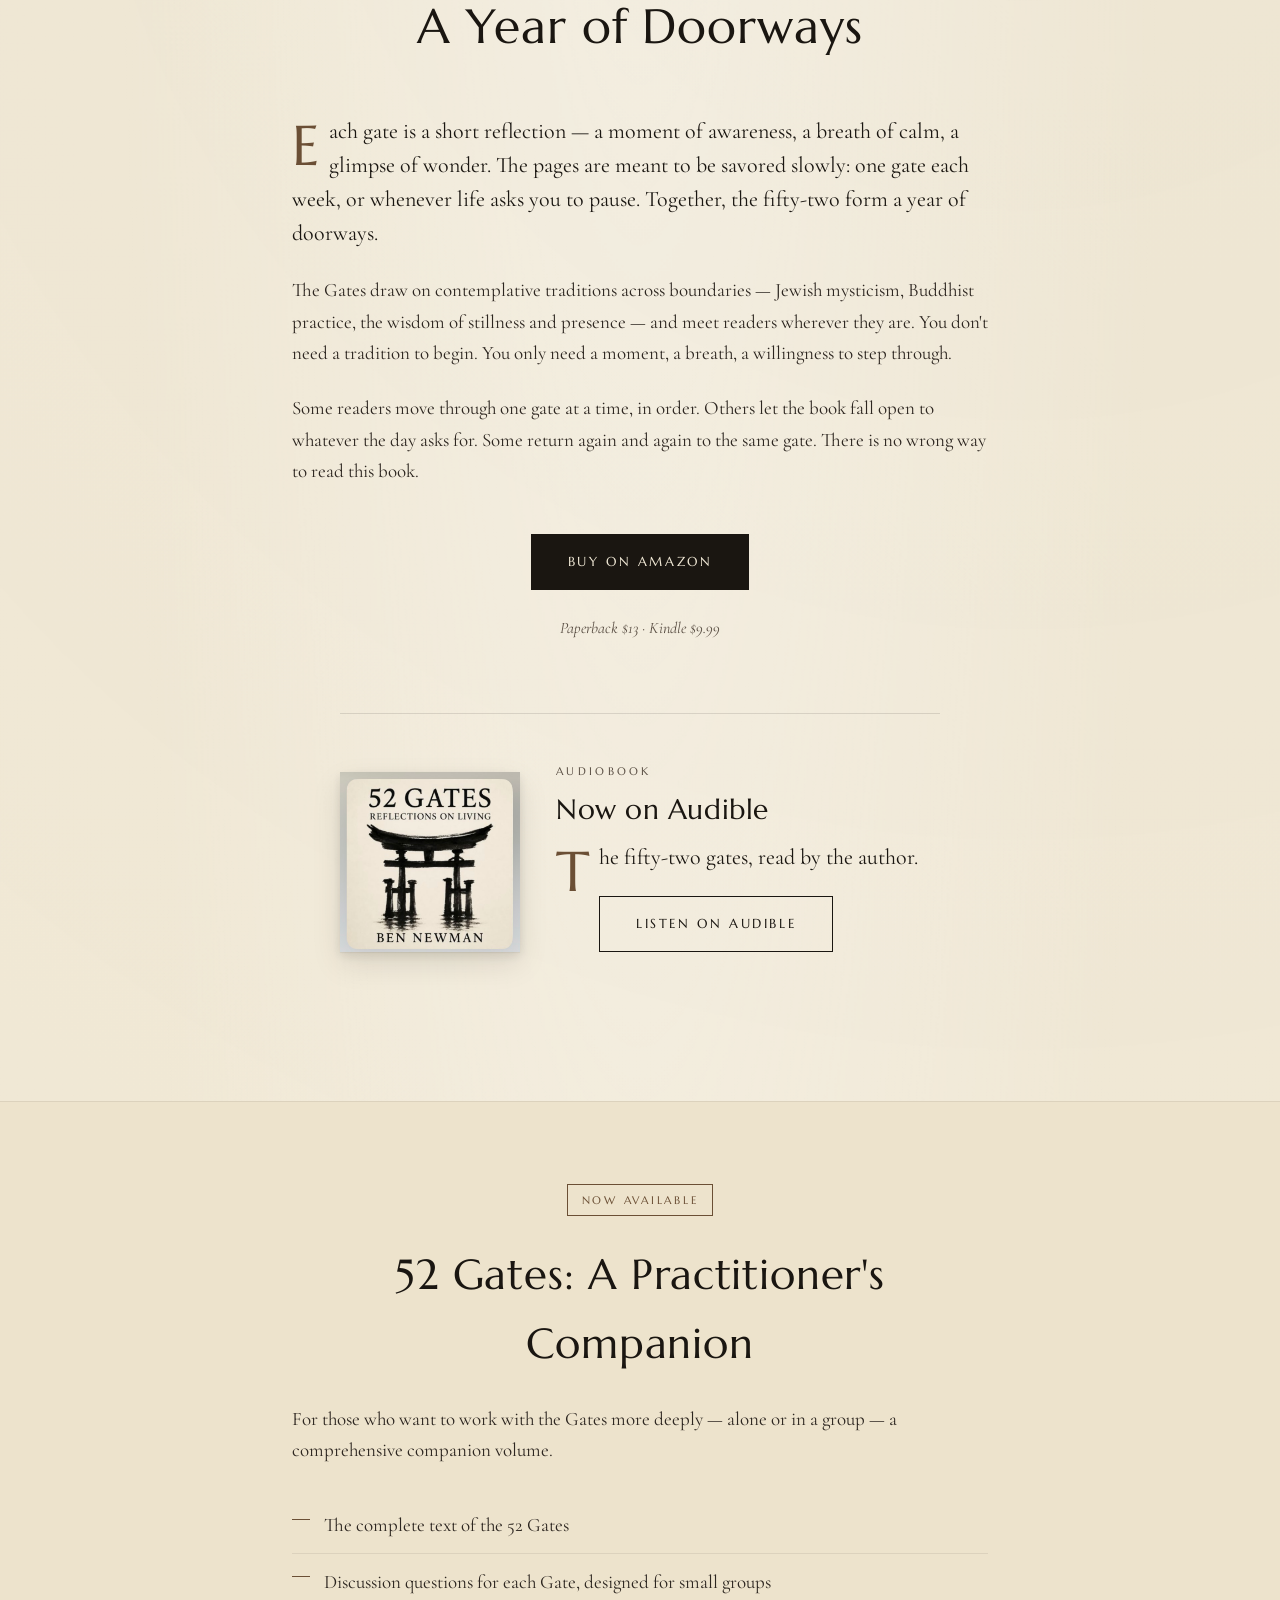
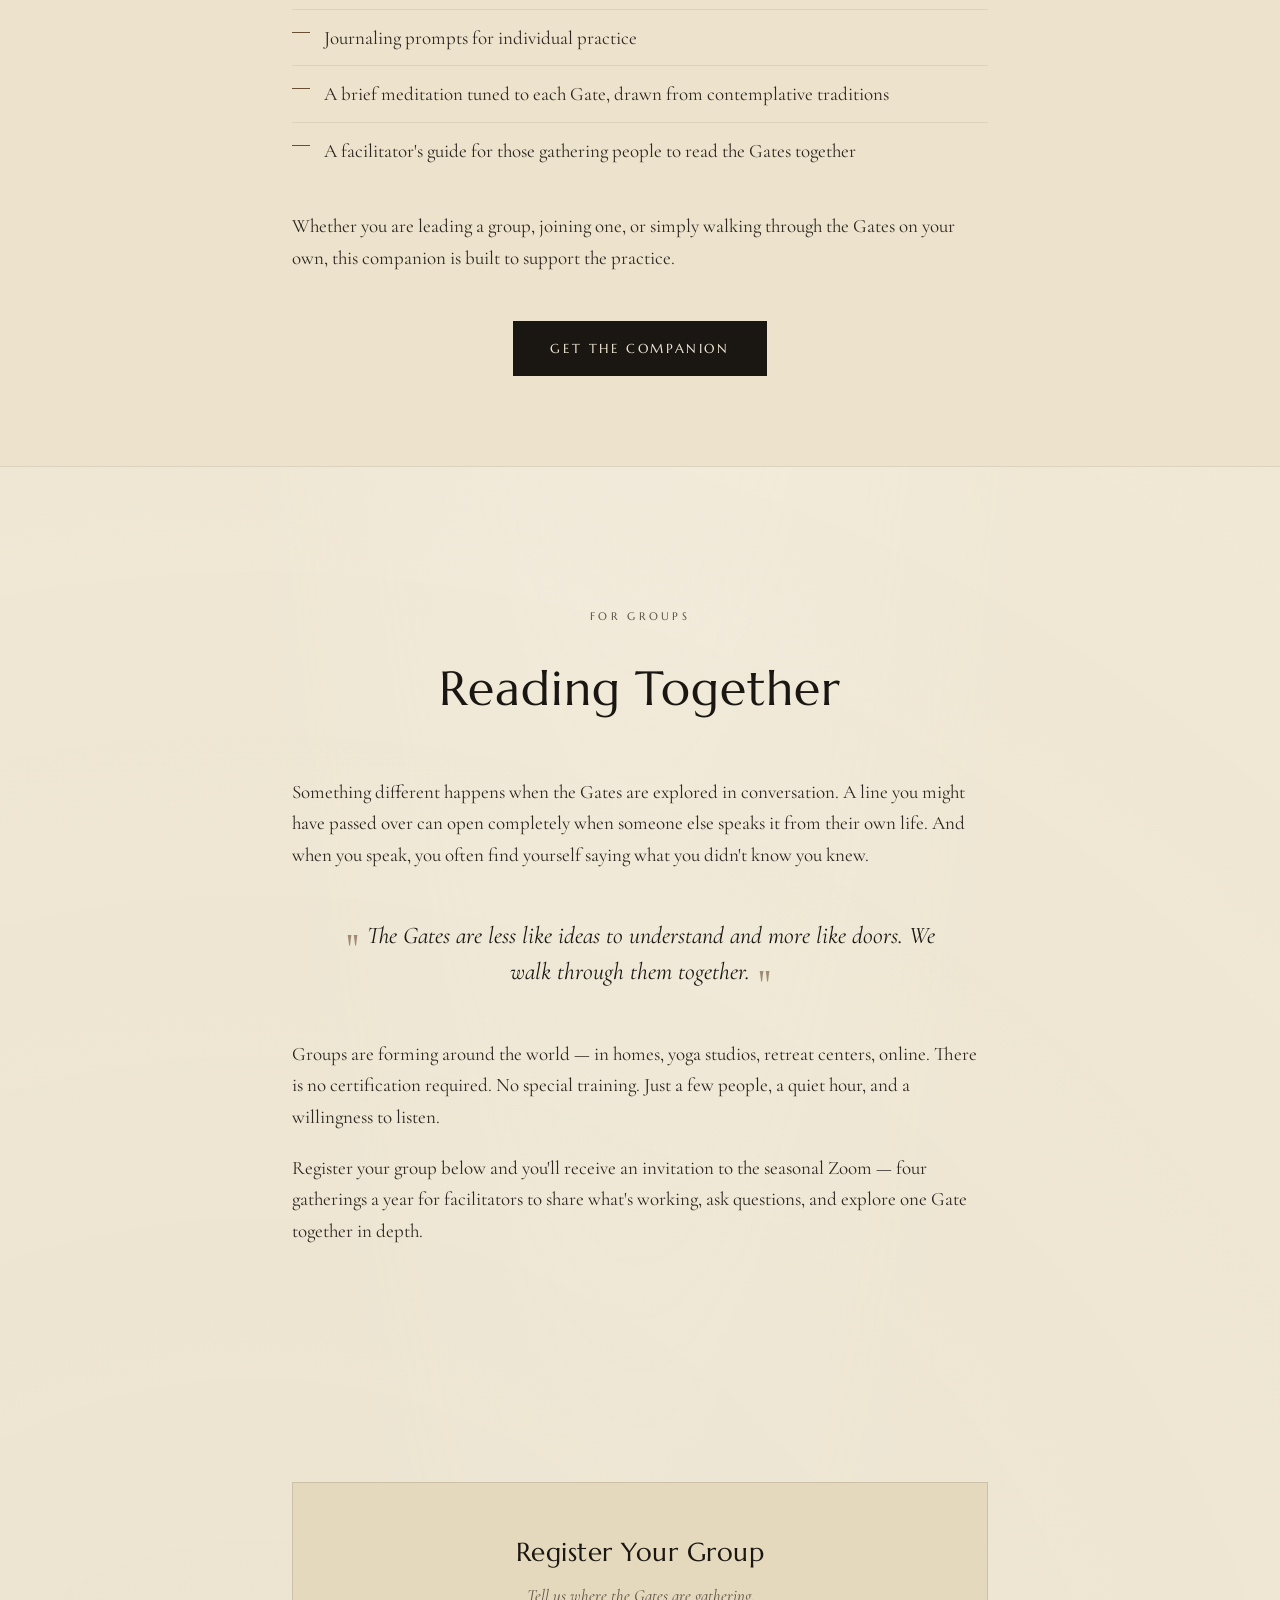
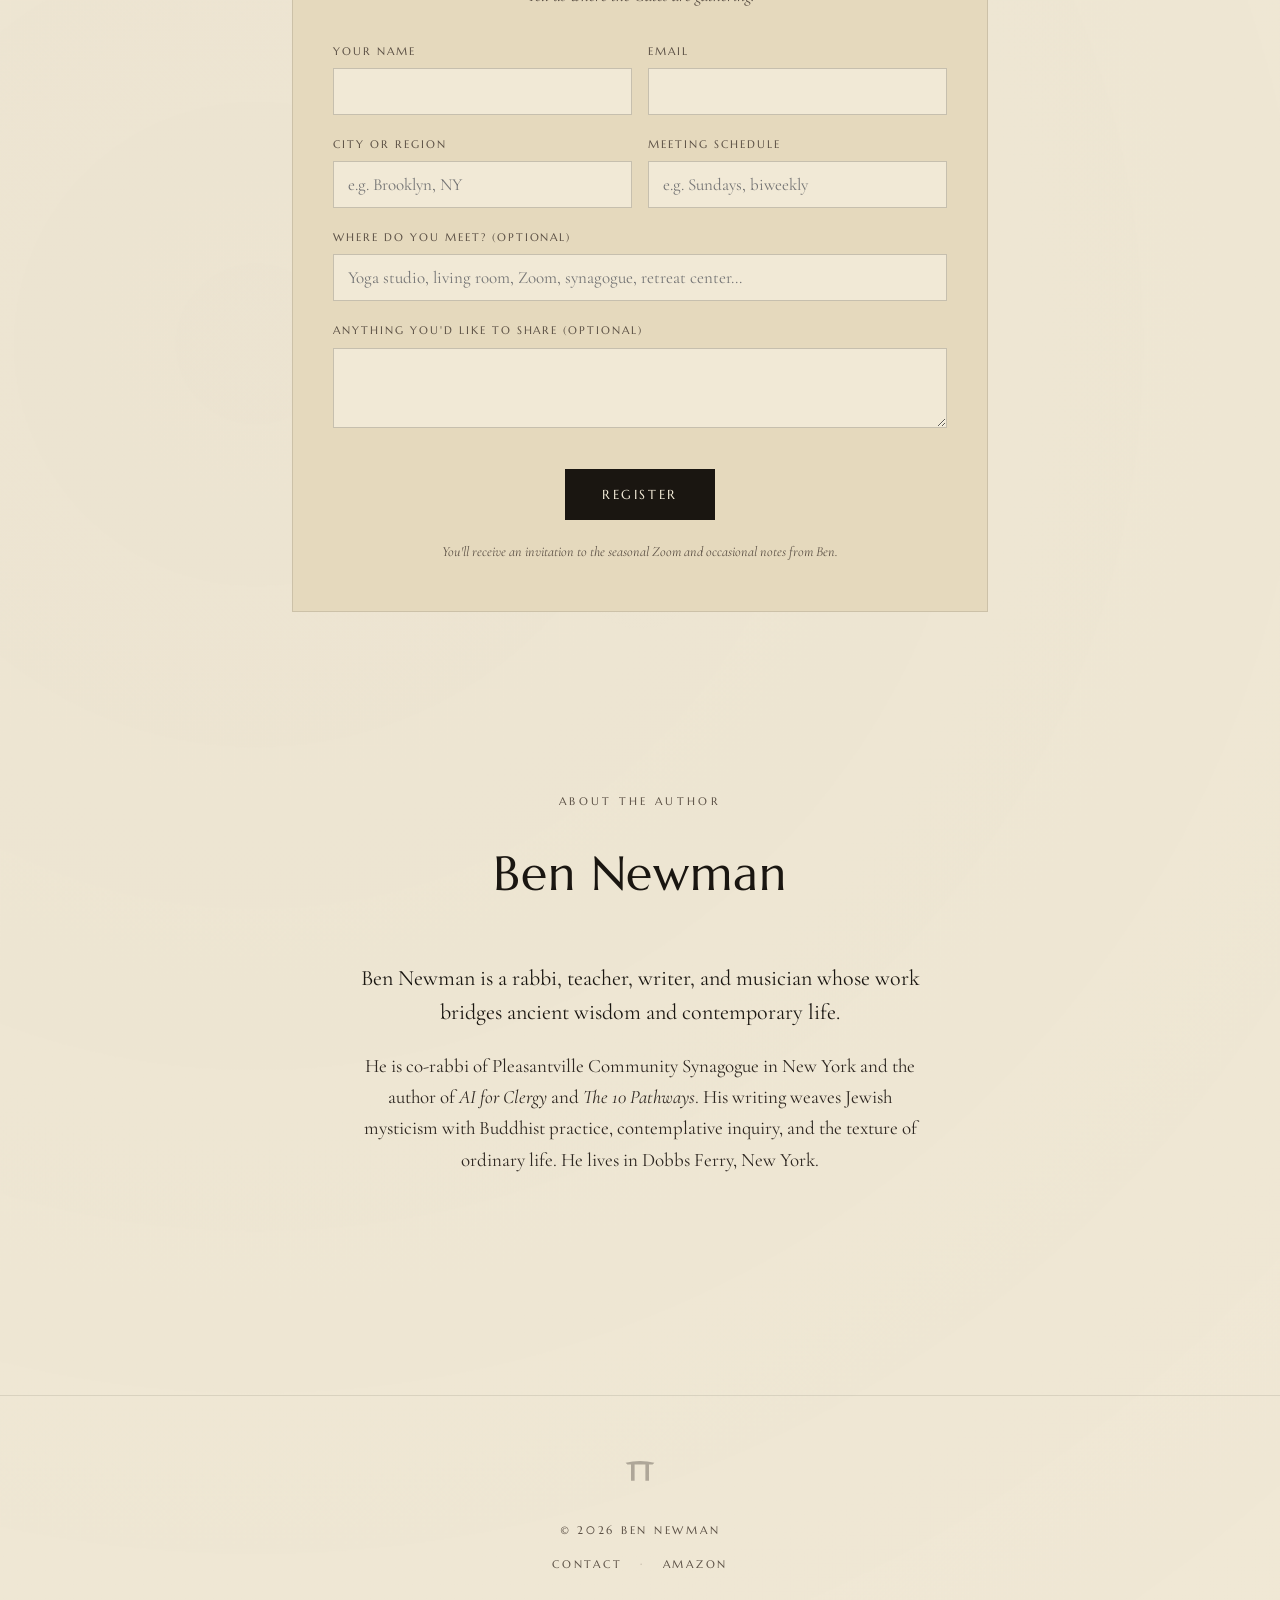
==== commit da16d0fb: "Add files via upload" ====
--- a/index.html
+++ b/index.html
@@ -252,6 +252,56 @@
     margin-top: 16px;
   }
 
+  /* ---------- AUDIOBOOK BLOCK ---------- */
+  .audio-block {
+    display: flex;
+    align-items: center;
+    gap: 36px;
+    max-width: 600px;
+    margin: 72px auto 0;
+    padding-top: 48px;
+    border-top: 1px solid rgba(26, 22, 17, 0.12);
+    text-align: left;
+  }
+  .audio-cover {
+    width: 180px;
+    height: 180px;
+    flex-shrink: 0;
+    display: block;
+    box-shadow:
+      0 1px 1px rgba(26, 22, 17, 0.05),
+      0 4px 10px rgba(26, 22, 17, 0.10),
+      0 12px 28px rgba(26, 22, 17, 0.10);
+  }
+  .audio-text { flex: 1; }
+  .audio-text .section-label {
+    text-align: left;
+    margin-bottom: 12px;
+  }
+  .audio-heading {
+    font-family: 'Marcellus', serif;
+    font-size: 28px;
+    line-height: 1.2;
+    margin-bottom: 14px;
+    letter-spacing: 0.02em;
+  }
+  .audio-text p {
+    color: var(--ink-soft);
+    margin-bottom: 22px;
+    font-size: 18px;
+    line-height: 1.5;
+  }
+  @media (max-width: 600px) {
+    .audio-block {
+      flex-direction: column;
+      text-align: center;
+      gap: 28px;
+      padding-top: 40px;
+    }
+    .audio-text .section-label { text-align: center; }
+    .audio-cover { width: 200px; height: 200px; }
+  }
+
   /* ---------- COMPANION ---------- */
   .companion {
     background: var(--cream-soft);
@@ -511,6 +561,15 @@
     <div class="cta-row">
       <a href="https://www.amazon.com/52-Gates-Reflections-Ben-Newman/dp/B0FXB3M3LB" class="btn primary" target="_blank" rel="noopener">Buy on Amazon</a>
       <div class="price-note">Paperback $13 · Kindle $9.99</div>
+    </div>
+    <div class="audio-block">
+      <img src="audiobook-cover.jpg" alt="52 Gates audiobook cover" class="audio-cover">
+      <div class="audio-text">
+        <div class="section-label">Audiobook</div>
+        <div class="audio-heading">Now on Audible</div>
+        <p>The fifty-two gates, read by the author.</p>
+        <a href="https://www.audible.com/pd/B0H9BWHVV1" class="btn" target="_blank" rel="noopener">Listen on Audible</a>
+      </div>
     </div>
   </div>
 </section>
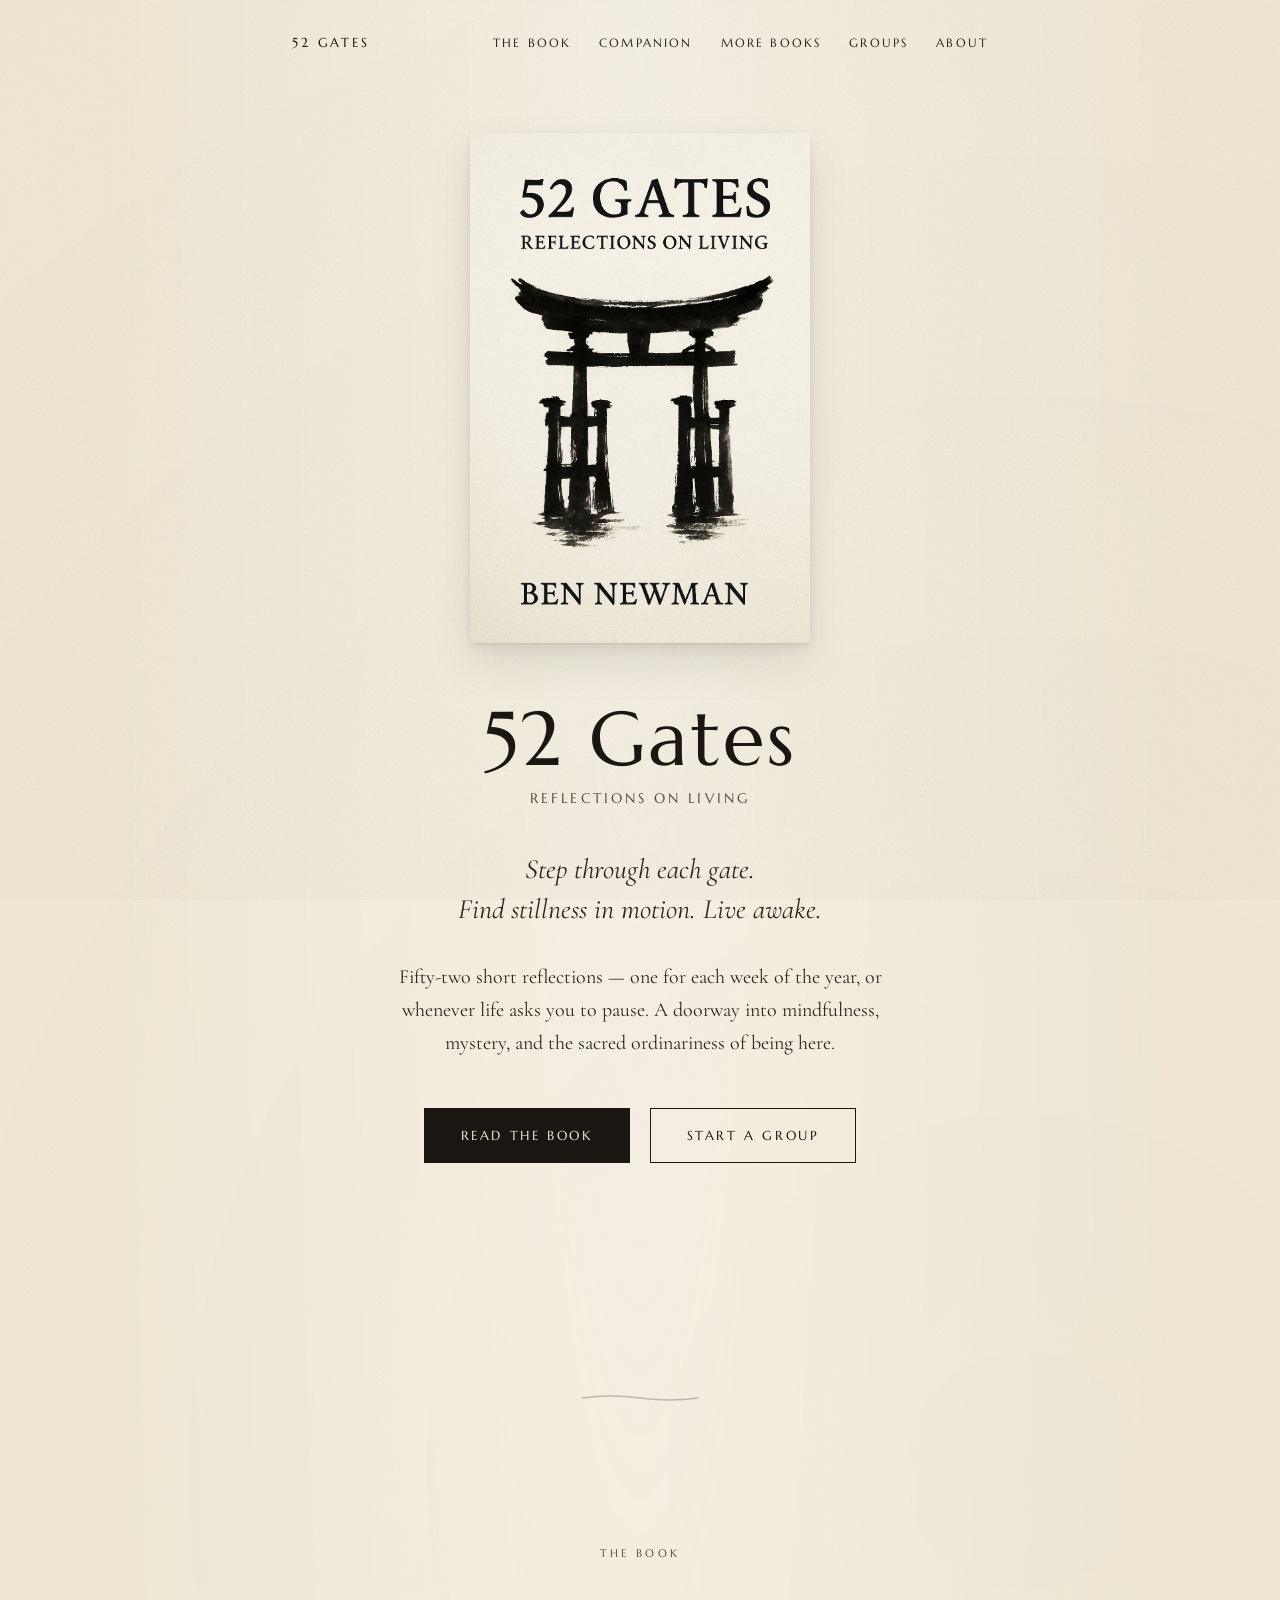
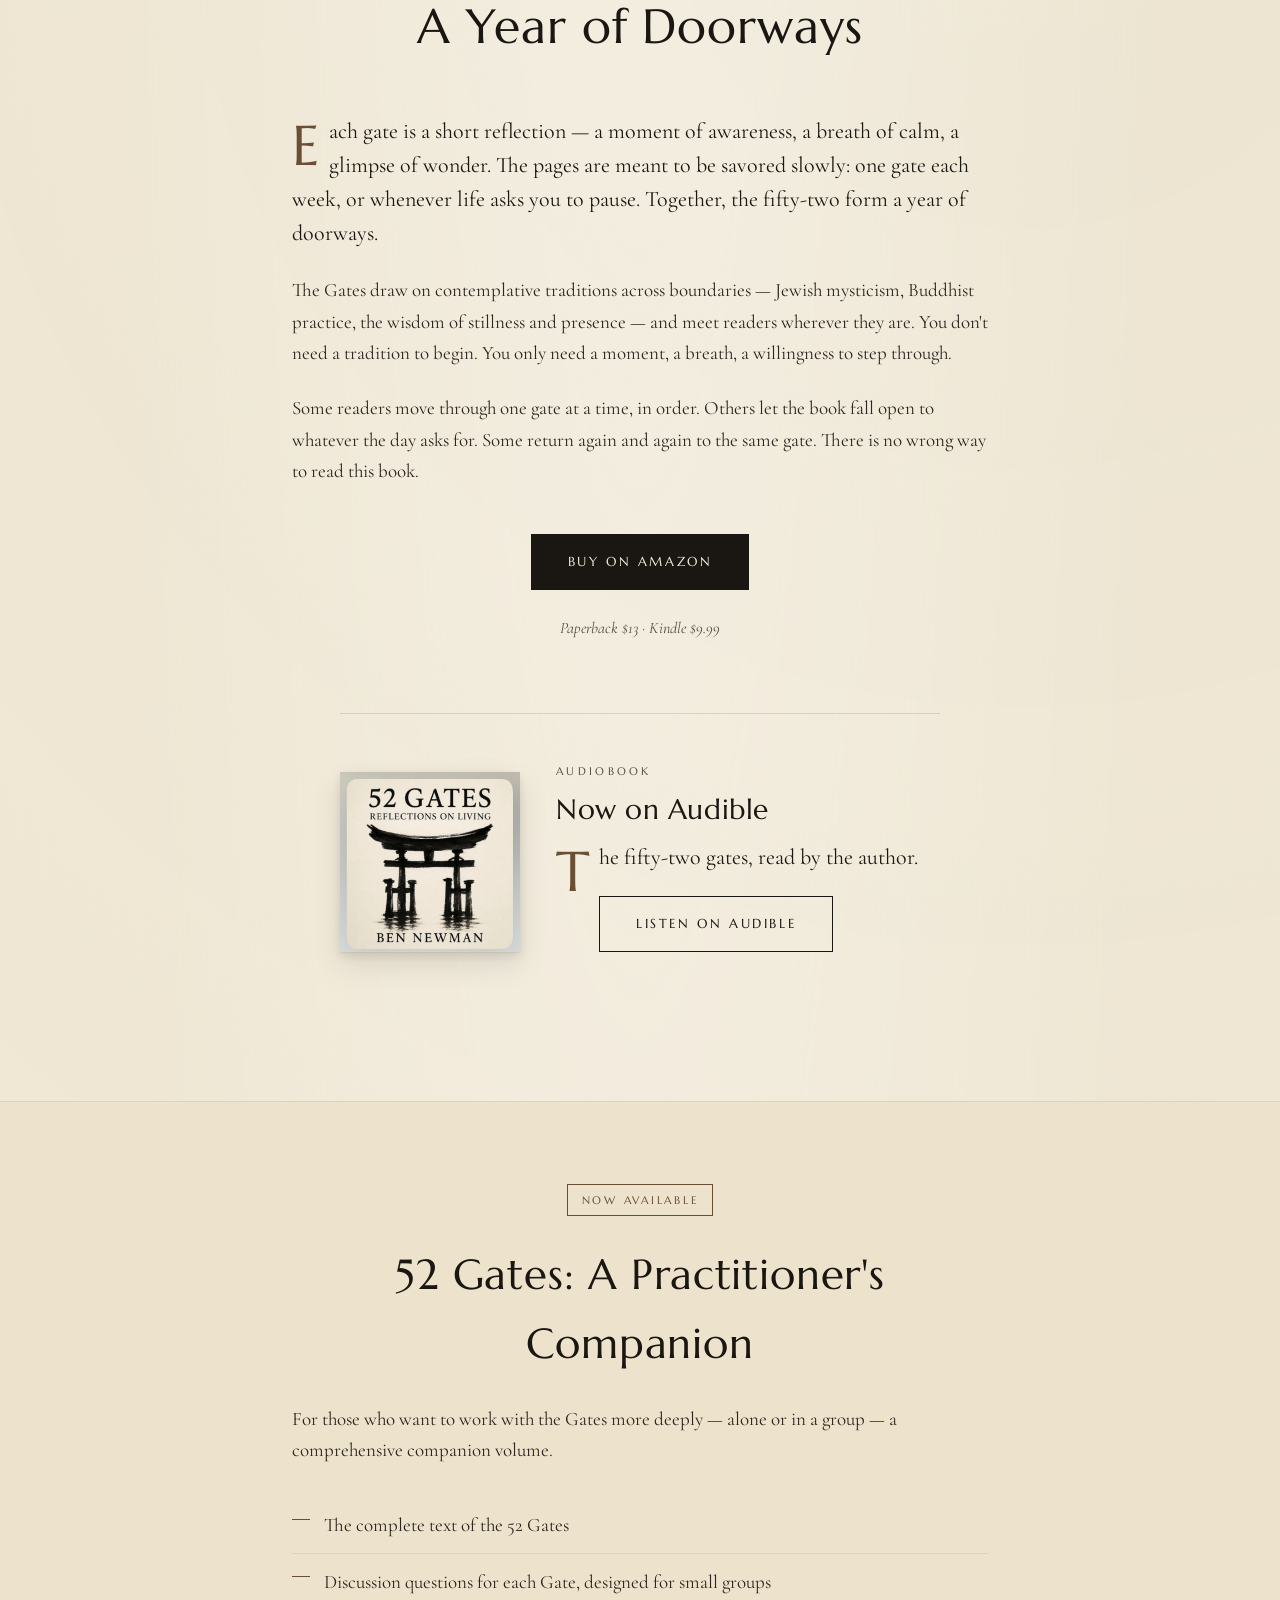
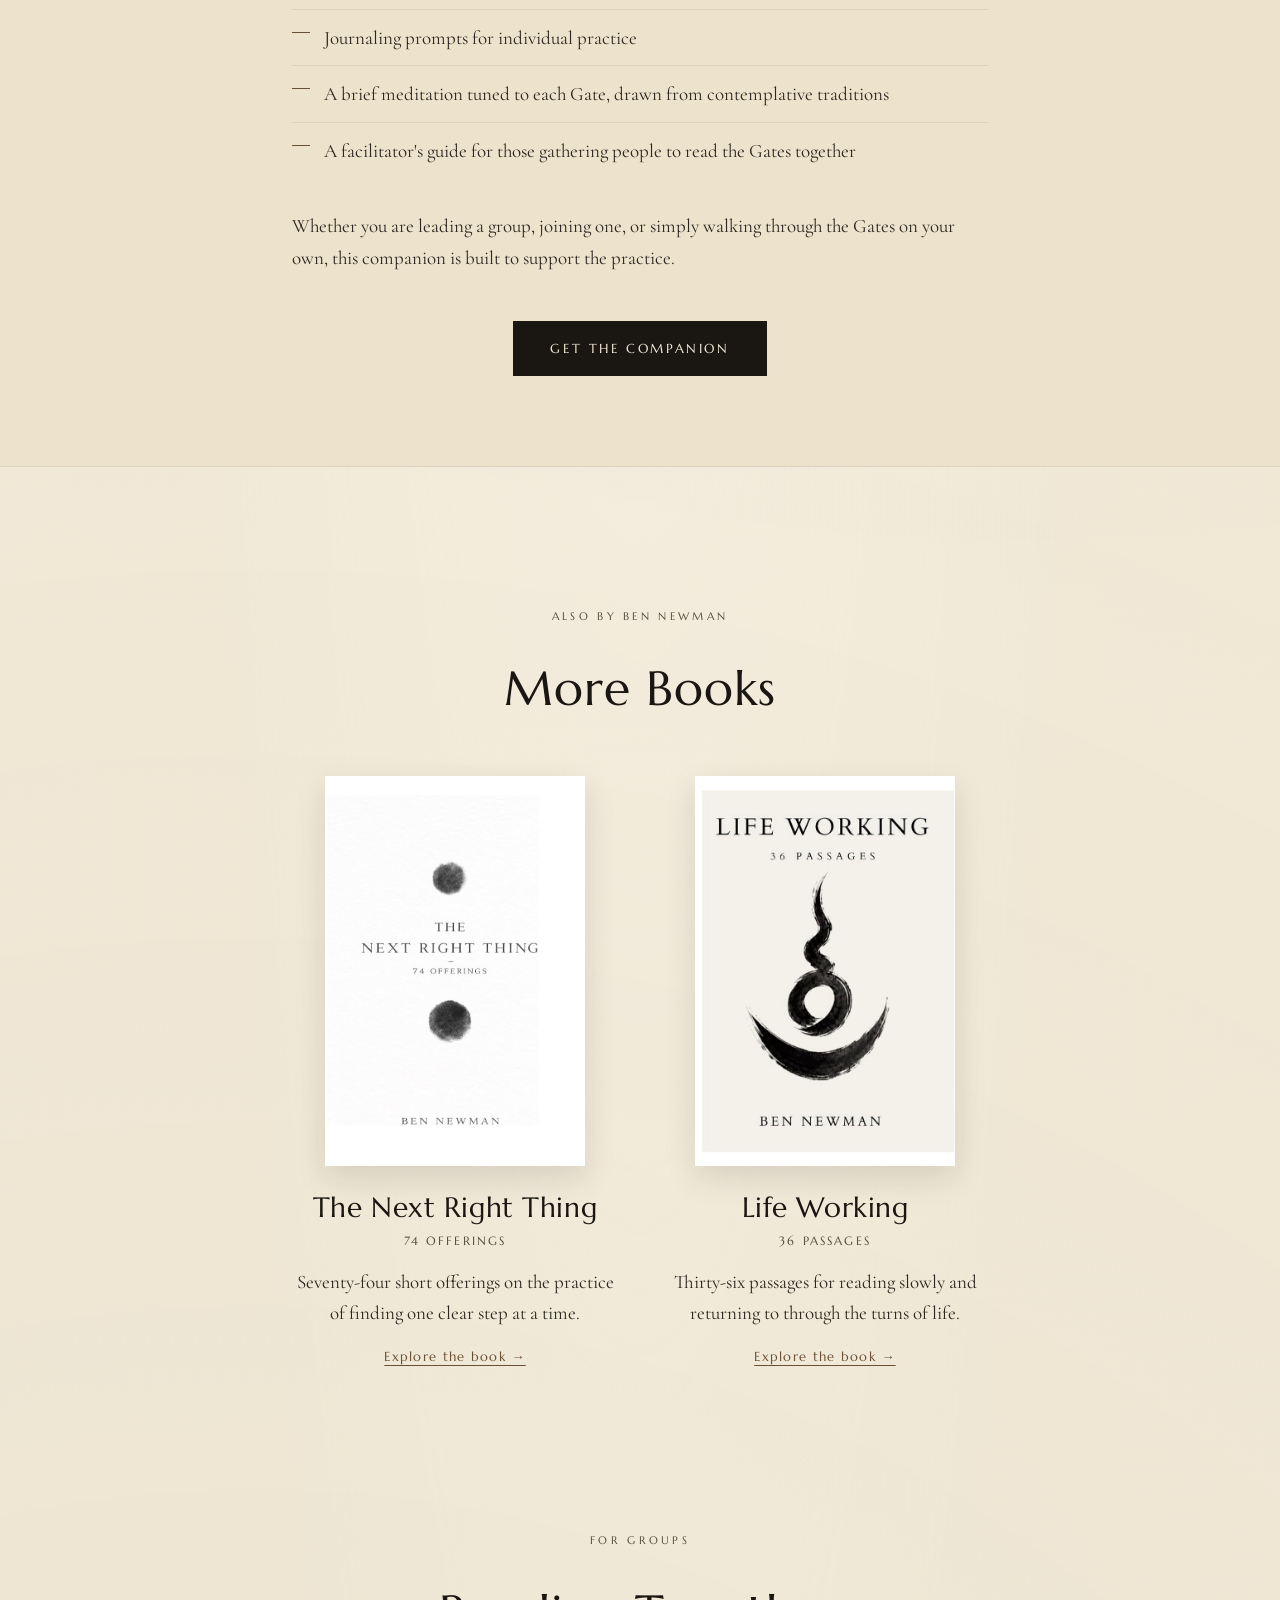
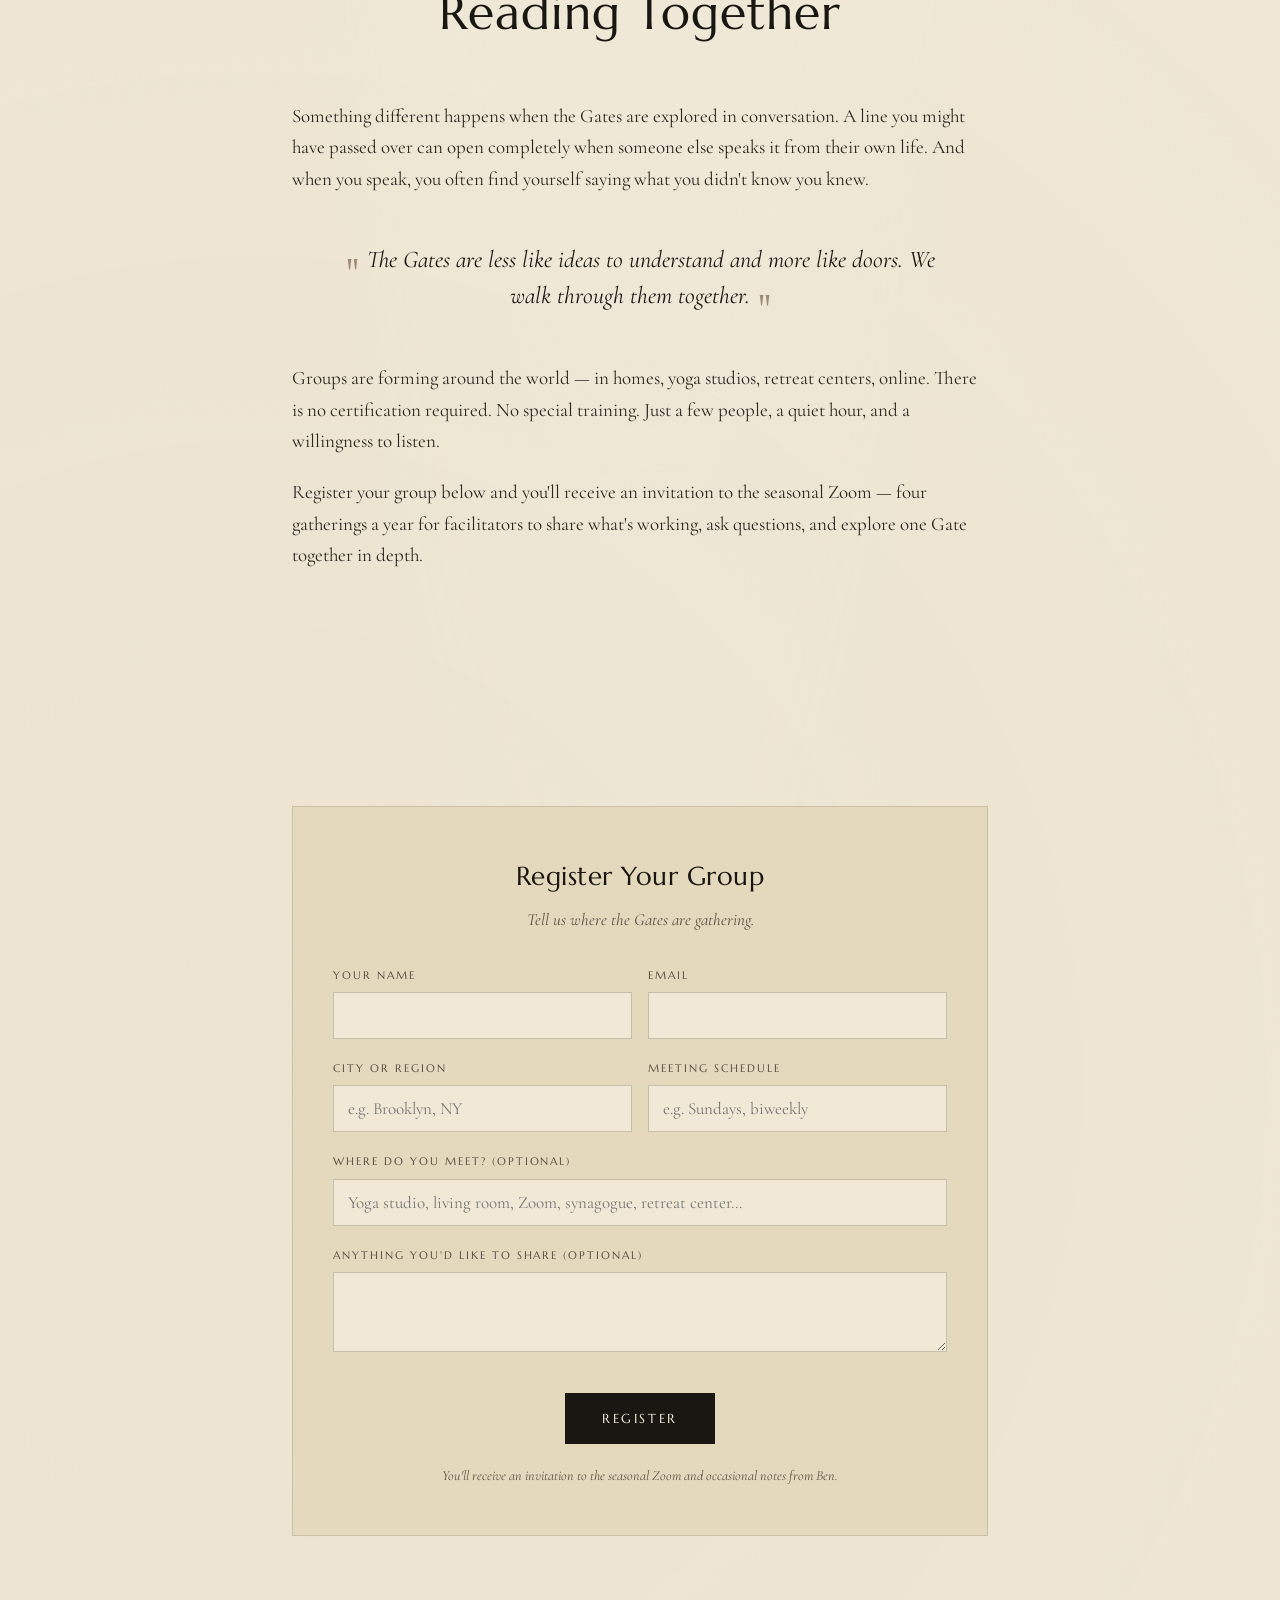
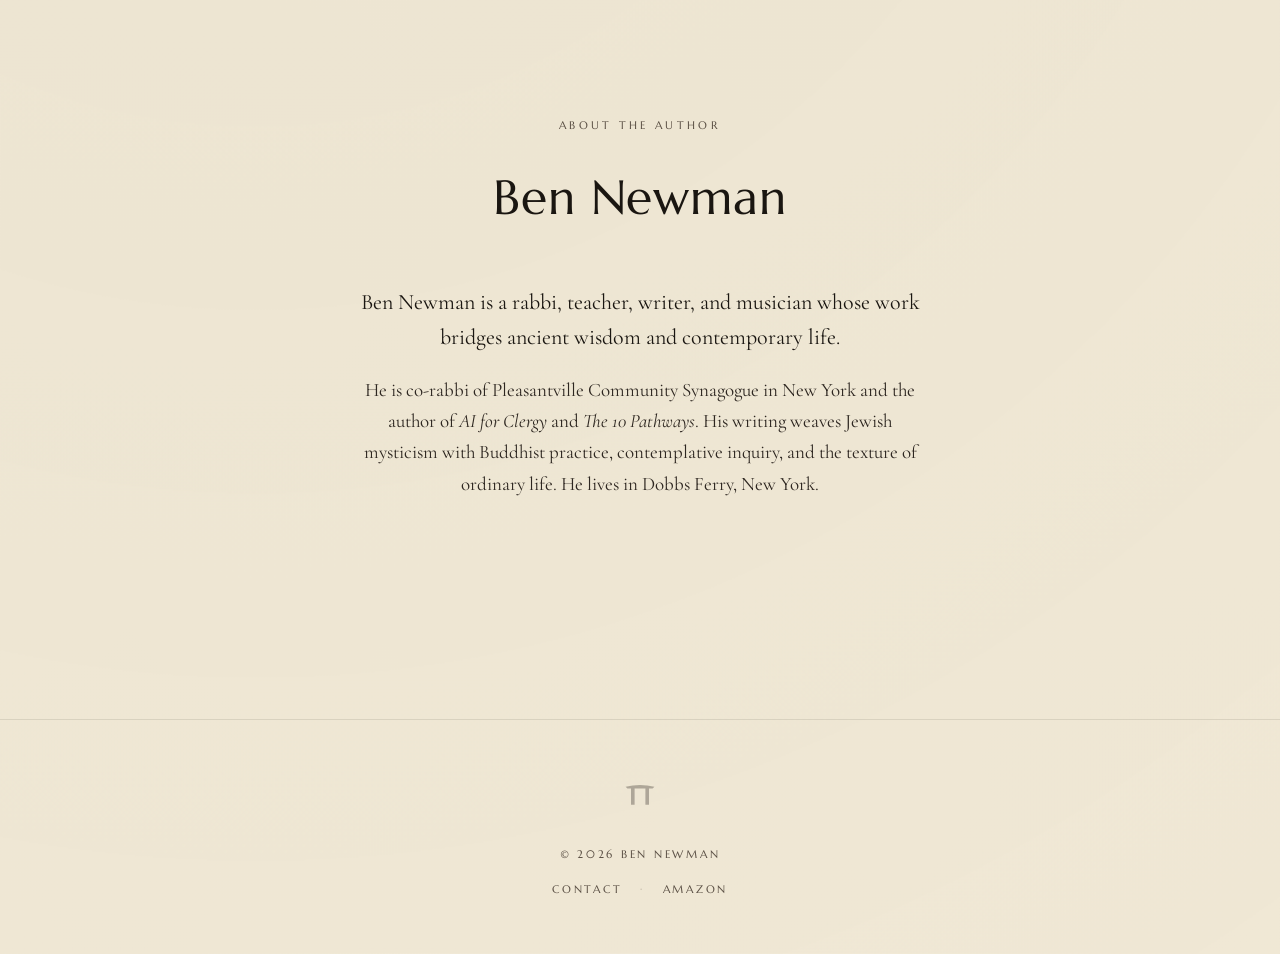
==== commit 37c2bfb0: "Add landing pages for The Next Right Thing and Life Working" ====
--- a/index.html
+++ b/index.html
@@ -5,6 +5,25 @@
 <meta name="viewport" content="width=device-width, initial-scale=1.0">
 <title>52 Gates — Reflections on Living</title>
 <meta name="description" content="Step through each gate. Find stillness in motion. Live awake. A book of 52 short reflections by Rabbi Ben Newman.">
+<meta name="author" content="Ben Newman">
+<meta name="robots" content="index, follow, max-image-preview:large">
+<meta name="google-site-verification" content="zQV4m091R_6ixKYtQwb-FwZava5ZnQ0qSMYKIrouD9I">
+<meta name="theme-color" content="#F1E9D6">
+<link rel="canonical" href="https://52gates.com/">
+
+<meta property="og:type" content="website">
+<meta property="og:site_name" content="52 Gates">
+<meta property="og:title" content="52 Gates: Reflections on Living by Ben Newman">
+<meta property="og:description" content="Fifty-two short reflections—one for each week of the year—on mindfulness, mystery, and the sacred ordinariness of being here.">
+<meta property="og:url" content="https://52gates.com/">
+<meta property="og:image" content="https://52gates.com/cover.png">
+<meta property="og:image:alt" content="Cover of 52 Gates: Reflections on Living by Ben Newman">
+
+<meta name="twitter:card" content="summary_large_image">
+<meta name="twitter:title" content="52 Gates: Reflections on Living by Ben Newman">
+<meta name="twitter:description" content="Fifty-two short reflections on mindfulness, mystery, and the sacred ordinariness of being here.">
+<meta name="twitter:image" content="https://52gates.com/cover.png">
+<meta name="twitter:image:alt" content="Cover of 52 Gates: Reflections on Living by Ben Newman">
 <link rel="preconnect" href="https://fonts.googleapis.com">
 <link rel="preconnect" href="https://fonts.gstatic.com" crossorigin>
 <link href="https://fonts.googleapis.com/css2?family=Cormorant+Garamond:ital,wght@0,300;0,400;0,500;0,600;0,700;1,400;1,500&family=Marcellus&display=swap" rel="stylesheet">
@@ -459,6 +478,16 @@
     color: var(--ink);
   }
 
+  /* ---------- MORE BOOKS ---------- */
+  .book-grid { display: grid; grid-template-columns: repeat(2, minmax(0, 1fr)); gap: 44px; }
+  .book-card { text-align: center; }
+  .book-card img { width: min(100%, 260px); aspect-ratio: 2 / 3; object-fit: contain; display: block; margin: 0 auto 24px; box-shadow: 0 12px 30px rgba(26,22,17,.12); background: #fff; }
+  .book-card h3 { font-size: 28px; line-height: 1.25; }
+  .book-card .book-subtitle { font-family: 'Marcellus', serif; text-transform: uppercase; letter-spacing: .18em; font-size: 12px; margin: 6px 0 15px; color: var(--ink-faded); }
+  .book-card p { color: var(--ink-soft); }
+  .book-card .book-link { display: inline-block; margin-top: 18px; font-family: 'Marcellus', serif; letter-spacing: .1em; font-size: 13px; color: var(--accent); text-decoration-thickness: 1px; text-underline-offset: 4px; }
+  @media (max-width: 640px) { .book-grid { grid-template-columns: 1fr; gap: 64px; } }
+
   /* ---------- FOOTER ---------- */
   footer {
     margin-top: 120px;
@@ -516,6 +545,77 @@
     .cta-row .btn + .btn { margin-left: 0; margin-top: 16px; display: block; }
   }
 </style>
+<script type="application/ld+json">
+{
+  "@context": "https://schema.org",
+  "@graph": [
+    {
+      "@type": "WebSite",
+      "@id": "https://52gates.com/#website",
+      "url": "https://52gates.com/",
+      "name": "52 Gates",
+      "description": "The official website for 52 Gates: Reflections on Living by Ben Newman.",
+      "inLanguage": "en-US"
+    },
+    {
+      "@type": "Person",
+      "@id": "https://52gates.com/#ben-newman",
+      "name": "Ben Newman",
+      "jobTitle": "Rabbi, teacher, writer, and musician",
+      "url": "https://52gates.com/#about"
+    },
+    {
+      "@type": "Book",
+      "@id": "https://52gates.com/#book",
+      "name": "52 Gates: Reflections on Living",
+      "author": {
+        "@id": "https://52gates.com/#ben-newman"
+      },
+      "url": "https://52gates.com/#book",
+      "image": "https://52gates.com/cover.png",
+      "description": "Fifty-two short reflections—one for each week of the year—on mindfulness, mystery, and the sacred ordinariness of being here.",
+      "isbn": "9798270988784",
+      "bookFormat": "https://schema.org/Paperback",
+      "numberOfPages": 164,
+      "datePublished": "2025-10-21",
+      "inLanguage": "en-US",
+      "sameAs": "https://www.amazon.com/52-Gates-Reflections-Ben-Newman/dp/B0FXB3M3LB"
+    },
+    {
+      "@type": "Book",
+      "@id": "https://52gates.com/#companion-book",
+      "name": "52 Gates: A Practitioner's Companion",
+      "alternateName": "52 Gates Reflections on Living: A Companion Guide for Individual and Group Exploration",
+      "author": {
+        "@id": "https://52gates.com/#ben-newman"
+      },
+      "url": "https://52gates.com/#companion",
+      "description": "A companion volume with the complete 52 Gates, discussion questions, journaling prompts, meditations, and a facilitator's guide.",
+      "isbn": "9798197478184",
+      "bookFormat": "https://schema.org/Paperback",
+      "numberOfPages": 213,
+      "datePublished": "2026-05-18",
+      "inLanguage": "en-US",
+      "sameAs": "https://www.amazon.com/dp/B0H28V84RC"
+    },
+    {
+      "@type": "Audiobook",
+      "@id": "https://52gates.com/#audiobook",
+      "name": "52 Gates",
+      "author": {
+        "@id": "https://52gates.com/#ben-newman"
+      },
+      "readBy": {
+        "@id": "https://52gates.com/#ben-newman"
+      },
+      "url": "https://52gates.com/#book",
+      "image": "https://52gates.com/audiobook-cover.jpg",
+      "inLanguage": "en-US",
+      "sameAs": "https://www.audible.com/pd/B0H9BWHVV1"
+    }
+  ]
+}
+</script>
 </head>
 <body>
 
@@ -525,6 +625,7 @@
     <div class="links">
       <a href="#book">The Book</a>
       <a href="#companion">Companion</a>
+      <a href="#more-books">More Books</a>
       <a href="#groups">Groups</a>
       <a href="#about">About</a>
     </div>
@@ -591,6 +692,29 @@
     <p>Whether you are leading a group, joining one, or simply walking through the Gates on your own, this companion is built to support the practice.</p>
     <div class="cta-row">
       <a href="https://www.amazon.com/dp/B0H28V84RC" class="btn primary" target="_blank" rel="noopener">Get the Companion</a>
+    </div>
+  </div>
+</section>
+
+<section class="more-books" id="more-books">
+  <div class="container">
+    <div class="section-label">Also by Ben Newman</div>
+    <h2 class="section-title">More Books</h2>
+    <div class="book-grid">
+      <article class="book-card">
+        <a href="/the-next-right-thing/" aria-label="Explore The Next Right Thing: 74 Offerings"><img src="/next-right-thing-cover.jpeg" alt="The Next Right Thing: 74 Offerings book cover" loading="lazy"></a>
+        <h3>The Next Right Thing</h3>
+        <p class="book-subtitle">74 Offerings</p>
+        <p>Seventy-four short offerings on the practice of finding one clear step at a time.</p>
+        <a class="book-link" href="/the-next-right-thing/">Explore the book →</a>
+      </article>
+      <article class="book-card">
+        <a href="/life-working/" aria-label="Explore Life Working: 36 Passages"><img src="/life-working-cover.jpeg" alt="Life Working: 36 Passages book cover" loading="lazy"></a>
+        <h3>Life Working</h3>
+        <p class="book-subtitle">36 Passages</p>
+        <p>Thirty-six passages for reading slowly and returning to through the turns of life.</p>
+        <a class="book-link" href="/life-working/">Explore the book →</a>
+      </article>
     </div>
   </div>
 </section>
